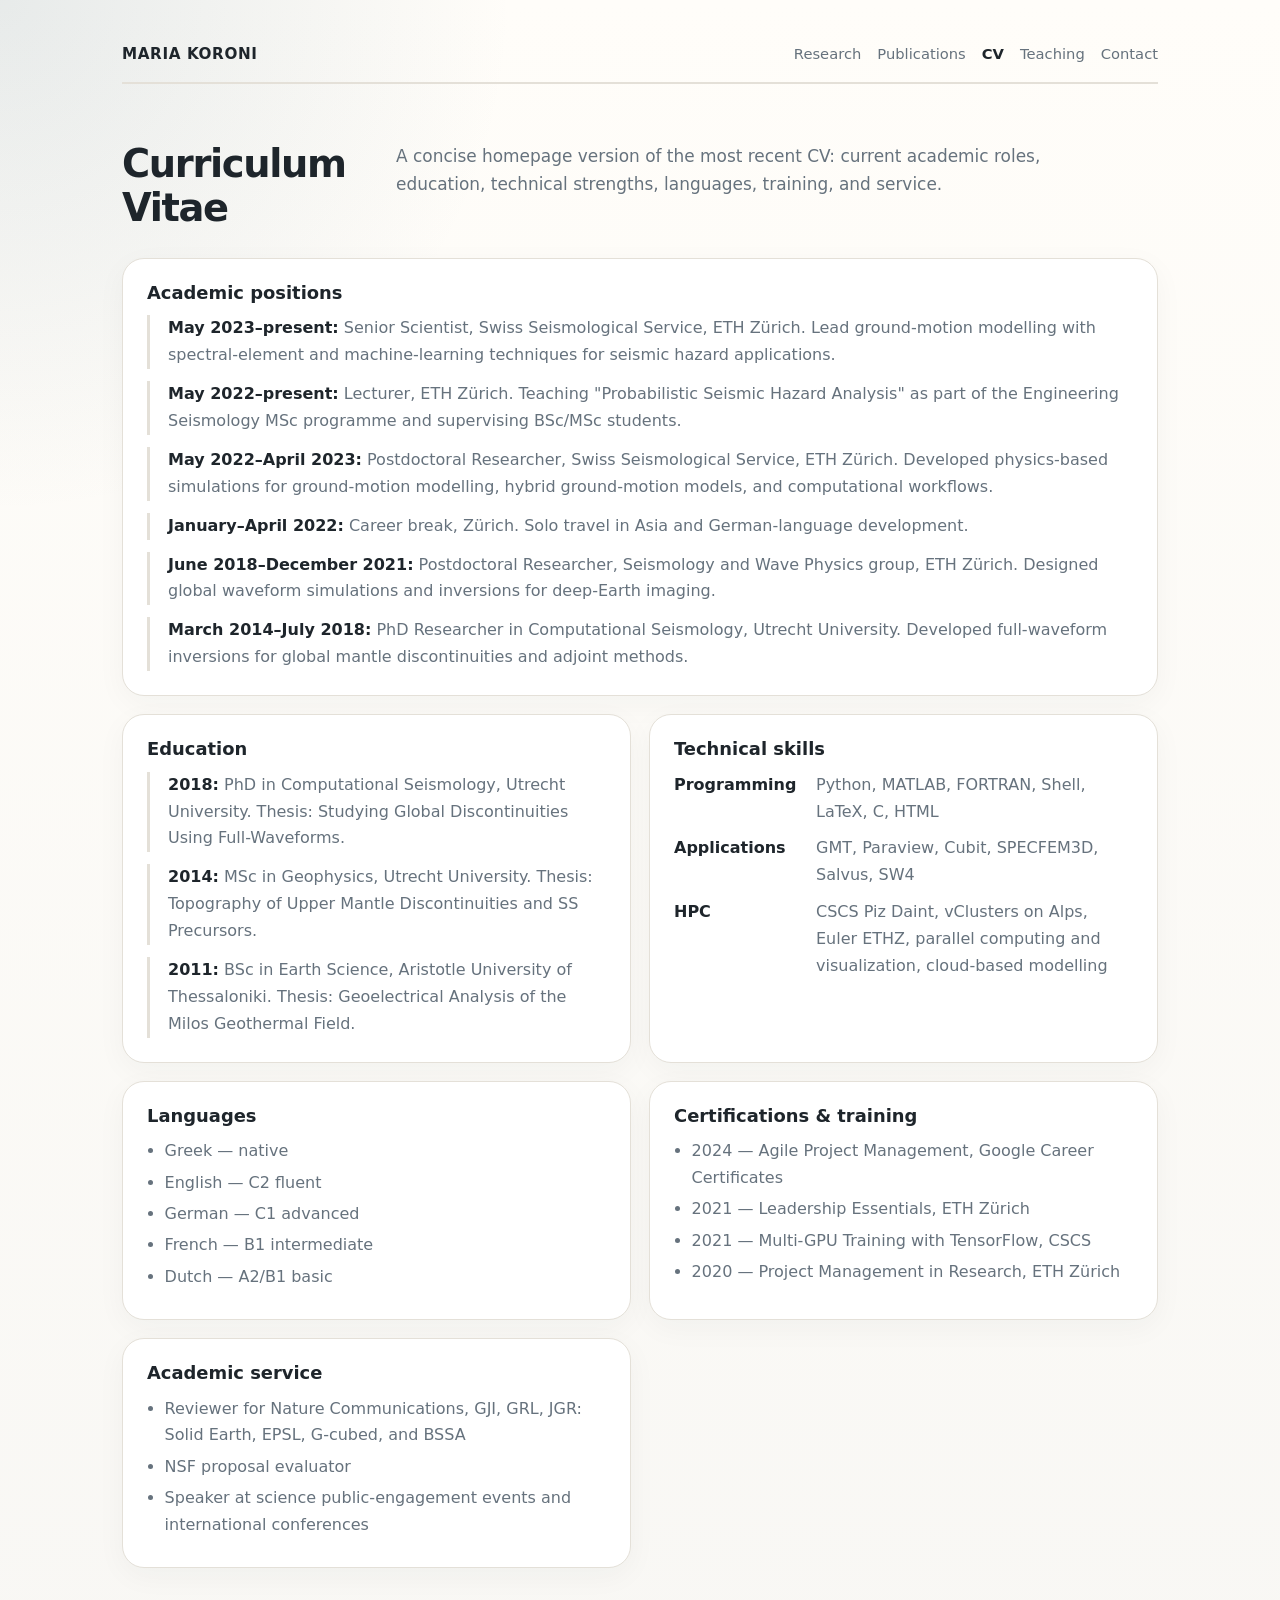
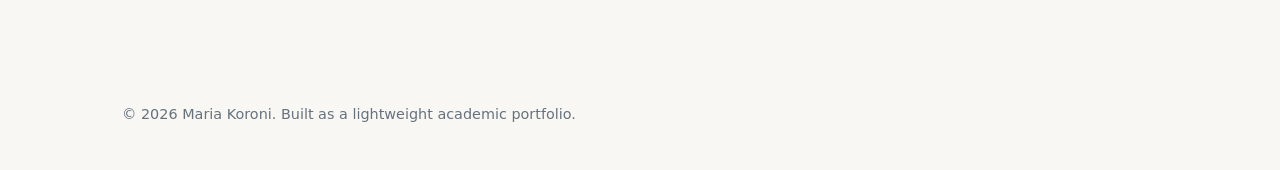
==== cv.html @ 13ee55f3 "Refactor into multi-page structure with shared CSS" ====
<!doctype html>
<html lang="en">
<head>
  <meta charset="utf-8" />
  <meta name="viewport" content="width=device-width, initial-scale=1" />
  <title>CV | Maria Koroni</title>
  <meta name="description" content="Curriculum vitae: academic positions, education, technical skills, and training." />
  <link rel="stylesheet" href="assets/css/style.css" />
</head>
<body>
  <header class="site-header">
    <nav class="nav" aria-label="Main navigation">
      <a class="brand" href="index.html">Maria Koroni</a>
      <div class="nav-links">
        <a href="research.html">Research</a>
        <a href="publications.html">Publications</a>
        <a href="cv.html" class="active">CV</a>
        <a href="teaching.html">Teaching</a>
        <a href="contact.html">Contact</a>
      </div>
    </nav>
  </header>

  <main>
    <section>
      <div class="section-head">
        <h2>Curriculum Vitae</h2>
        <p>A concise homepage version of the most recent CV: current academic roles, education, technical strengths, languages, training, and service.</p>
      </div>

      <div class="cv-grid">
        <article class="card wide">
          <h3>Academic positions</h3>
          <ul class="timeline">
            <li><strong>May 2023–present:</strong> Senior Scientist, Swiss Seismological Service, ETH Zürich. Lead ground-motion modelling with spectral-element and machine-learning techniques for seismic hazard applications.</li>
            <li><strong>May 2022–present:</strong> Lecturer, ETH Zürich. Teaching "Probabilistic Seismic Hazard Analysis" as part of the Engineering Seismology MSc programme and supervising BSc/MSc students.</li>
            <li><strong>May 2022–April 2023:</strong> Postdoctoral Researcher, Swiss Seismological Service, ETH Zürich. Developed physics-based simulations for ground-motion modelling, hybrid ground-motion models, and computational workflows.</li>
            <li><strong>January–April 2022:</strong> Career break, Zürich. Solo travel in Asia and German-language development.</li>
            <li><strong>June 2018–December 2021:</strong> Postdoctoral Researcher, Seismology and Wave Physics group, ETH Zürich. Designed global waveform simulations and inversions for deep-Earth imaging.</li>
            <li><strong>March 2014–July 2018:</strong> PhD Researcher in Computational Seismology, Utrecht University. Developed full-waveform inversions for global mantle discontinuities and adjoint methods.</li>
          </ul>
        </article>

        <article class="card">
          <h3>Education</h3>
          <ul class="timeline">
            <li><strong>2018:</strong> PhD in Computational Seismology, Utrecht University. Thesis: Studying Global Discontinuities Using Full-Waveforms.</li>
            <li><strong>2014:</strong> MSc in Geophysics, Utrecht University. Thesis: Topography of Upper Mantle Discontinuities and SS Precursors.</li>
            <li><strong>2011:</strong> BSc in Earth Science, Aristotle University of Thessaloniki. Thesis: Geoelectrical Analysis of the Milos Geothermal Field.</li>
          </ul>
        </article>

        <article class="card">
          <h3>Technical skills</h3>
          <div class="skill-lines">
            <div><strong>Programming</strong><span>Python, MATLAB, FORTRAN, Shell, LaTeX, C, HTML</span></div>
            <div><strong>Applications</strong><span>GMT, Paraview, Cubit, SPECFEM3D, Salvus, SW4</span></div>
            <div><strong>HPC</strong><span>CSCS Piz Daint, vClusters on Alps, Euler ETHZ, parallel computing and visualization, cloud-based modelling</span></div>
          </div>
        </article>

        <article class="card">
          <h3>Languages</h3>
          <ul class="compact-list">
            <li>Greek — native</li>
            <li>English — C2 fluent</li>
            <li>German — C1 advanced</li>
            <li>French — B1 intermediate</li>
            <li>Dutch — A2/B1 basic</li>
          </ul>
        </article>

        <article class="card">
          <h3>Certifications & training</h3>
          <ul class="compact-list">
            <li>2024 — Agile Project Management, Google Career Certificates</li>
            <li>2021 — Leadership Essentials, ETH Zürich</li>
            <li>2021 — Multi-GPU Training with TensorFlow, CSCS</li>
            <li>2020 — Project Management in Research, ETH Zürich</li>
          </ul>
        </article>

        <article class="card">
          <h3>Academic service</h3>
          <ul class="compact-list">
            <li>Reviewer for Nature Communications, GJI, GRL, JGR: Solid Earth, EPSL, G-cubed, and BSSA</li>
            <li>NSF proposal evaluator</li>
            <li>Speaker at science public-engagement events and international conferences</li>
          </ul>
        </article>
      </div>
    </section>
  </main>

  <footer>
    © <span id="year">2026</span> Maria Koroni. Built as a lightweight academic portfolio.
  </footer>

  <script>
    document.getElementById('year').textContent = new Date().getFullYear();
  </script>
</body>
</html>
---- assets/css/style.css ----
:root {
  --bg: #f8f7f4;
  --paper: #ffffff;
  --ink: #1e252b;
  --muted: #66727d;
  --line: #e4e0d8;
  --accent: #6d8b9b;
  --accent-dark: #365867;
  --soft: #eef3f4;
  --max: 1080px;
  --radius: 22px;
  --shadow: 0 18px 55px rgba(35, 45, 50, 0.08);
}

* { box-sizing: border-box; }
html { scroll-behavior: smooth; }
body {
  margin: 0;
  font-family: Inter, ui-sans-serif, system-ui, -apple-system, BlinkMacSystemFont, "Segoe UI", sans-serif;
  color: var(--ink);
  background:
    radial-gradient(circle at top left, rgba(109, 139, 155, 0.16), transparent 32rem),
    linear-gradient(180deg, #fffdf9 0%, var(--bg) 100%);
  line-height: 1.68;
}

a { color: var(--accent-dark); text-decoration-thickness: 0.08em; text-underline-offset: 0.18em; }
a:hover { color: #1f4251; }
img { max-width: 100%; display: block; }

.site-header {
  max-width: var(--max);
  margin: 0 auto;
  padding: 28px 22px 0;
}

.nav {
  display: flex;
  justify-content: space-between;
  align-items: center;
  gap: 18px;
  padding: 14px 0;
  border-bottom: 1px solid var(--line);
}

.brand {
  font-weight: 750;
  letter-spacing: 0.04em;
  text-transform: uppercase;
  font-size: 0.95rem;
  text-decoration: none;
  color: var(--ink);
}

.nav-links {
  display: flex;
  gap: 16px;
  flex-wrap: wrap;
  justify-content: flex-end;
  font-size: 0.92rem;
}

.nav-links a {
  color: var(--muted);
  text-decoration: none;
}

.nav-links a:hover { color: var(--ink); }
.nav-links a.active { color: var(--ink); font-weight: 600; }

.hero {
  display: grid;
  grid-template-columns: minmax(0, 1.25fr) minmax(280px, 0.75fr);
  gap: 40px;
  align-items: center;
  padding: 76px 0 64px;
}

.eyebrow {
  color: var(--accent-dark);
  font-weight: 700;
  letter-spacing: 0.12em;
  text-transform: uppercase;
  font-size: 0.78rem;
  margin: 0 0 12px;
}

h1, h2, h3 { line-height: 1.15; margin: 0; }
h1 {
  font-size: clamp(3rem, 8vw, 6.6rem);
  letter-spacing: -0.065em;
  max-width: 9ch;
}

.hero p.lede {
  font-size: clamp(1.1rem, 2.4vw, 1.45rem);
  color: var(--muted);
  max-width: 680px;
  margin: 24px 0 0;
}

.hero-card {
  background: rgba(255,255,255,0.78);
  border: 1px solid var(--line);
  box-shadow: var(--shadow);
  border-radius: var(--radius);
  padding: 22px;
}

.portrait {
  border-radius: calc(var(--radius) - 8px);
  aspect-ratio: 4 / 5;
  object-fit: cover;
  background: var(--soft);
  margin-bottom: 18px;
}

.quick-facts {
  display: grid;
  gap: 12px;
  color: var(--muted);
  font-size: 0.95rem;
  margin: 0;
}

.quick-facts strong { color: var(--ink); display: block; }

main {
  max-width: var(--max);
  margin: 0 auto;
  padding: 0 22px 56px;
}

section {
  padding: 58px 0;
  border-top: 1px solid var(--line);
}

.section-head {
  display: grid;
  grid-template-columns: 240px minmax(0, 1fr);
  gap: 34px;
  align-items: start;
  margin-bottom: 28px;
}

h2 {
  font-size: clamp(1.9rem, 3vw, 2.7rem);
  letter-spacing: -0.035em;
}

.section-head p {
  margin: 0;
  color: var(--muted);
  font-size: 1.06rem;
  max-width: 730px;
}

.grid {
  display: grid;
  grid-template-columns: repeat(3, 1fr);
  gap: 18px;
}

.card {
  background: var(--paper);
  border: 1px solid var(--line);
  border-radius: var(--radius);
  padding: 24px;
  box-shadow: 0 8px 30px rgba(35, 45, 50, 0.04);
}

.card h3 { font-size: 1.12rem; margin-bottom: 8px; }
.card p { margin: 0; color: var(--muted); }

.feature-image {
  margin-top: 28px;
  border-radius: var(--radius);
  overflow: hidden;
  border: 1px solid var(--line);
  background: var(--paper);
  box-shadow: var(--shadow);
}

.feature-image img { width: 100%; max-height: 560px; object-fit: cover; }

.publication-list {
  display: grid;
  gap: 16px;
  margin: 0;
  padding: 0;
  list-style: none;
}

.publication-list li {
  background: var(--paper);
  border: 1px solid var(--line);
  border-radius: 18px;
  padding: 18px 20px;
}

.publication-list strong { font-weight: 750; }
.publication-list em { color: #35464e; }
.meta { color: var(--muted); font-size: 0.94rem; }

.cv-grid {
  display: grid;
  grid-template-columns: 1fr 1fr;
  gap: 18px;
}

.timeline {
  margin: 12px 0 0;
  padding-left: 0;
  list-style: none;
  display: grid;
  gap: 12px;
}

.timeline li {
  padding-left: 18px;
  border-left: 3px solid var(--line);
  color: var(--muted);
}
.timeline strong { color: var(--ink); }

.card.wide { grid-column: 1 / -1; }
.compact-list {
  margin: 12px 0 0;
  padding-left: 1.1rem;
  color: var(--muted);
}
.compact-list li { margin: 0.28rem 0; }
.skill-lines {
  display: grid;
  gap: 10px;
  margin-top: 12px;
  color: var(--muted);
}
.skill-lines div {
  display: grid;
  grid-template-columns: 130px 1fr;
  gap: 12px;
}
.skill-lines strong { color: var(--ink); }

.contact-box {
  background: var(--ink);
  color: #fff;
  border-radius: var(--radius);
  padding: 34px;
  display: grid;
  grid-template-columns: 1fr auto;
  gap: 24px;
  align-items: center;
}

.contact-box p { margin: 10px 0 0; color: rgba(255,255,255,0.76); }
.button {
  display: inline-flex;
  align-items: center;
  justify-content: center;
  min-height: 48px;
  padding: 0 20px;
  border-radius: 999px;
  background: #fff;
  color: var(--ink);
  text-decoration: none;
  font-weight: 700;
  white-space: nowrap;
}

.socials {
  display: flex;
  gap: 14px;
  flex-wrap: wrap;
  margin-top: 18px;
}

footer {
  max-width: var(--max);
  margin: 0 auto;
  padding: 20px 22px 44px;
  color: var(--muted);
  font-size: 0.9rem;
}

@media (max-width: 820px) {
  .hero, .section-head, .cv-grid, .contact-box { grid-template-columns: 1fr; }
  .grid { grid-template-columns: 1fr; }
  .nav { align-items: flex-start; flex-direction: column; }
  h1 { max-width: none; }
}
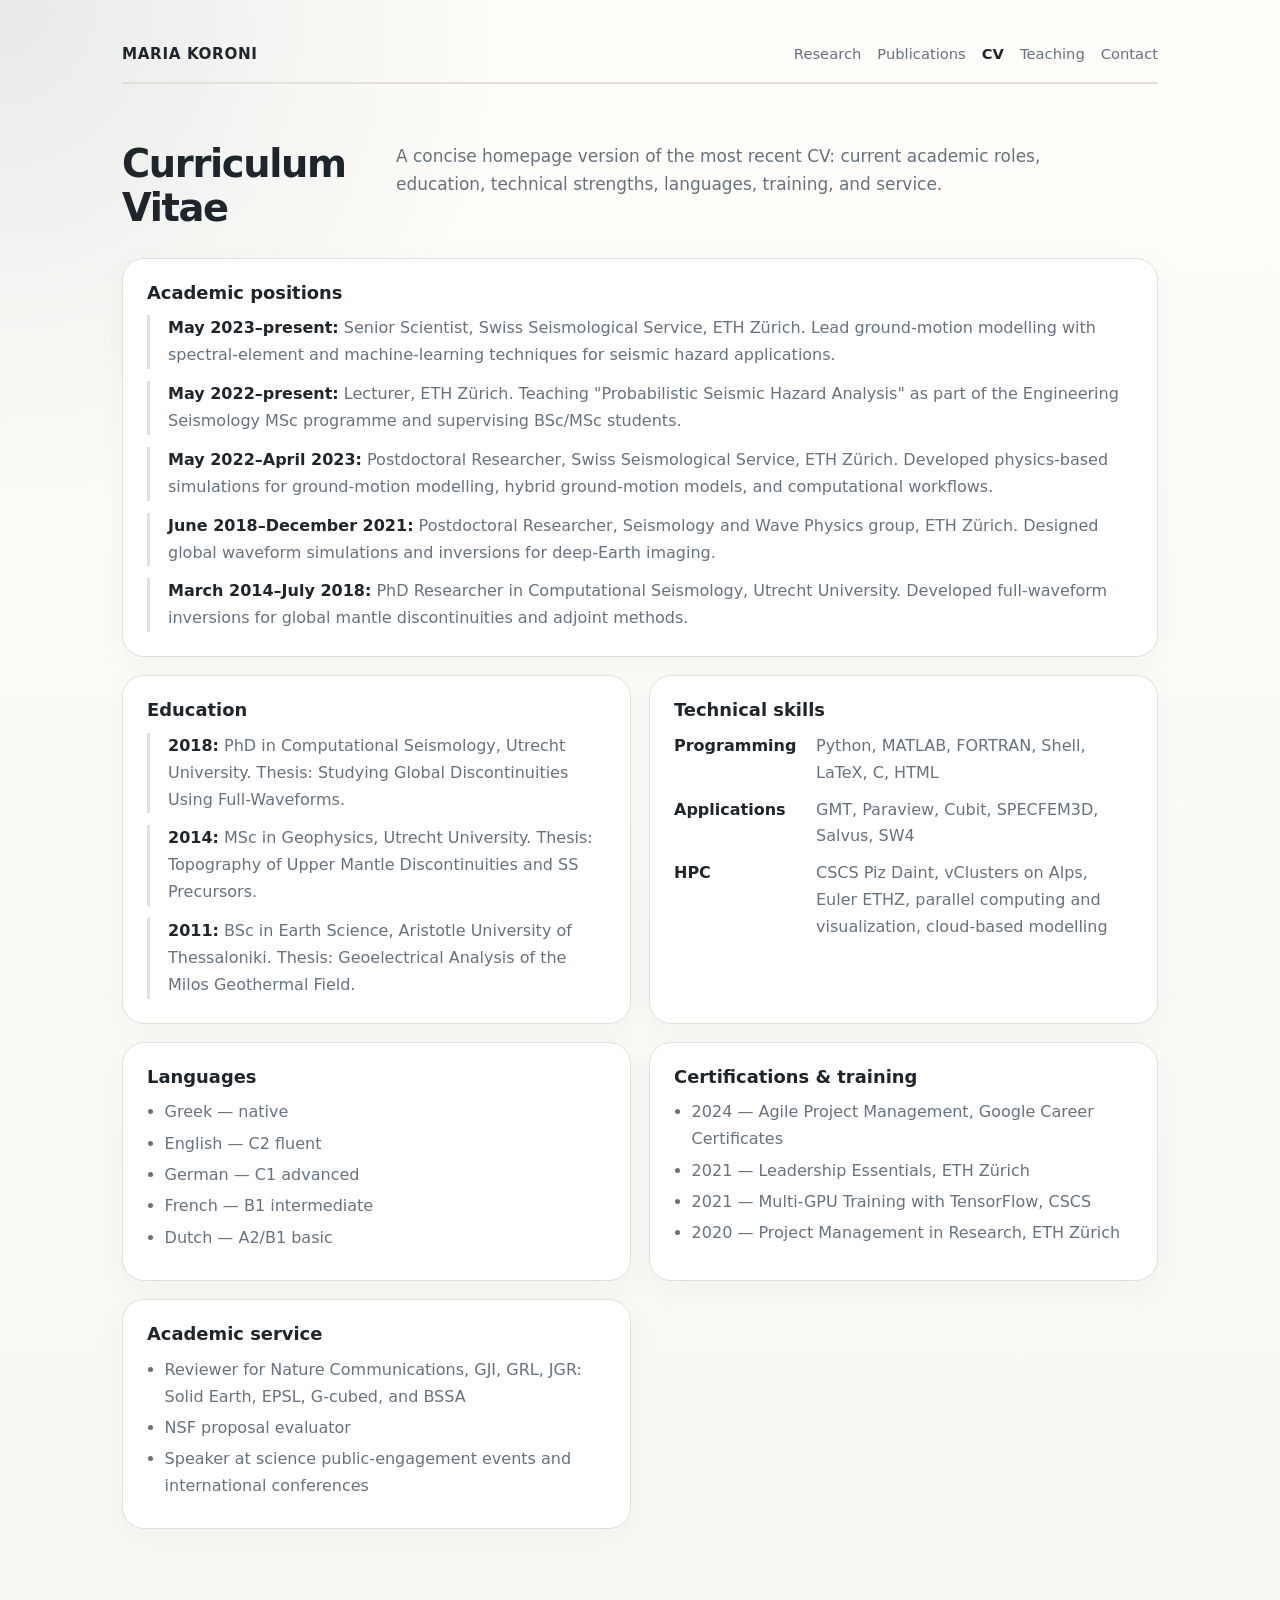
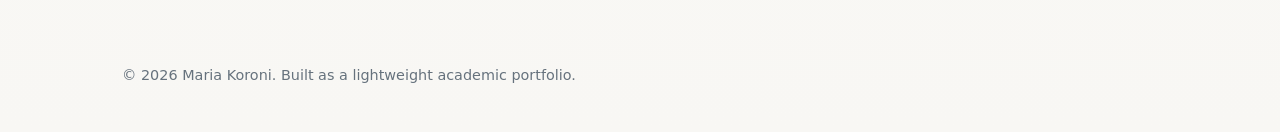
==== commit b5f81e76: "Update CV by removing career break section Removed a career break entry from the CV." ====
--- a/cv.html
+++ b/cv.html
@@ -35,12 +35,12 @@
             <li><strong>May 2023–present:</strong> Senior Scientist, Swiss Seismological Service, ETH Zürich. Lead ground-motion modelling with spectral-element and machine-learning techniques for seismic hazard applications.</li>
             <li><strong>May 2022–present:</strong> Lecturer, ETH Zürich. Teaching "Probabilistic Seismic Hazard Analysis" as part of the Engineering Seismology MSc programme and supervising BSc/MSc students.</li>
             <li><strong>May 2022–April 2023:</strong> Postdoctoral Researcher, Swiss Seismological Service, ETH Zürich. Developed physics-based simulations for ground-motion modelling, hybrid ground-motion models, and computational workflows.</li>
-            <li><strong>January–April 2022:</strong> Career break, Zürich. Solo travel in Asia and German-language development.</li>
+        
             <li><strong>June 2018–December 2021:</strong> Postdoctoral Researcher, Seismology and Wave Physics group, ETH Zürich. Designed global waveform simulations and inversions for deep-Earth imaging.</li>
             <li><strong>March 2014–July 2018:</strong> PhD Researcher in Computational Seismology, Utrecht University. Developed full-waveform inversions for global mantle discontinuities and adjoint methods.</li>
           </ul>
         </article>
-
+        
         <article class="card">
           <h3>Education</h3>
           <ul class="timeline">
--- a/assets/css/style.css
+++ b/assets/css/style.css
@@ -183,6 +183,69 @@
 }
 
 .feature-image img { width: 100%; max-height: 560px; object-fit: cover; }
+
+.research-accordion {
+  display: grid;
+  gap: 12px;
+  margin: 0;
+}
+
+.research-item {
+  background: var(--paper);
+  border: 1px solid var(--line);
+  border-radius: var(--radius);
+  box-shadow: 0 8px 30px rgba(35, 45, 50, 0.04);
+}
+
+.research-item[open] {
+  box-shadow: 0 12px 40px rgba(35, 45, 50, 0.08);
+}
+
+.research-title {
+  list-style: none;
+  padding: 20px 24px;
+  cursor: pointer;
+  display: flex;
+  align-items: center;
+  gap: 14px;
+  user-select: none;
+}
+
+.research-title:hover {
+  background: rgba(109, 139, 155, 0.05);
+}
+
+.research-icon {
+  display: flex;
+  align-items: center;
+  justify-content: center;
+  width: 20px;
+  height: 20px;
+  color: var(--accent-dark);
+  font-weight: bold;
+  font-size: 1.2rem;
+  flex-shrink: 0;
+}
+
+.research-title h3 {
+  font-size: 1.12rem;
+  margin: 0;
+  color: var(--ink);
+}
+
+.research-content {
+  padding: 0 24px 20px;
+  color: var(--muted);
+  border-top: 1px solid var(--line);
+}
+
+.research-content p {
+  margin: 0 0 12px;
+}
+
+.research-content p:last-child {
+  margin-bottom: 0;
+}
 
 .publication-list {
   display: grid;
@@ -291,3 +354,168 @@
   .nav { align-items: flex-start; flex-direction: column; }
   h1 { max-width: none; }
 }
+
+
+
+/* =========================================================
+   RESEARCH PAGE INTRODUCTION — SIMPLE, STABLE LAYOUT
+   ========================================================= */
+
+.research-page .section-head {
+  display: block;
+  max-width: 880px;
+  margin: 0 0 54px;
+}
+
+.research-page .eyebrow {
+  display: block;
+  margin: 0 0 20px;
+  font-size: 0.78rem;
+  font-weight: 700;
+  line-height: 1;
+  letter-spacing: 0.15em;
+  text-transform: uppercase;
+  color: #65747d;
+}
+
+.research-page .section-head h1 {
+  display: block;
+  width: 100%;
+  max-width: 820px;
+  margin: 0 0 30px;
+  font-size: clamp(3rem, 6vw, 5.2rem);
+  line-height: 1.02;
+  letter-spacing: -0.055em;
+}
+
+.research-page .research-intro {
+  display: block;
+  width: 100%;
+  max-width: 760px;
+  margin: 0 0 16px;
+  font-size: 1.05rem;
+  line-height: 1.75;
+  color: #53636d;
+}
+
+/* Cancel any old grid positioning inherited from earlier CSS */
+.research-page .section-head > * {
+  grid-column: auto !important;
+  grid-row: auto !important;
+}
+
+
+/* =========================================================
+   PUBLICATIONS PAGE — MORE COMPACT SCALE
+   ========================================================= */
+
+.publications-page {
+  width: min(920px, calc(100% - 40px));
+  padding: 52px 0 84px;
+}
+
+.publications-page .section-head {
+  max-width: 760px;
+  margin-bottom: 46px;
+}
+
+.publications-page .section-head h1 {
+  max-width: 680px;
+  margin: 0 0 22px;
+  font-size: clamp(2.5rem, 4.8vw, 4.2rem);
+  line-height: 1.02;
+  letter-spacing: -0.045em;
+}
+
+.publications-page .page-intro {
+  max-width: 620px;
+  font-size: 0.98rem;
+  line-height: 1.65;
+}
+
+.publication-profile-links {
+  gap: 10px 18px;
+  margin-top: 18px;
+  font-size: 0.92rem;
+}
+
+.publication-years {
+  gap: 48px;
+}
+
+.publication-year {
+  grid-template-columns: 80px minmax(0, 1fr);
+  gap: 24px;
+}
+
+.publication-year > h2 {
+  top: 88px;
+  font-size: 1.15rem;
+  line-height: 1;
+}
+
+.publication-list {
+  gap: 18px;
+}
+
+.publication-entry {
+  padding-bottom: 20px;
+}
+
+.publication-type {
+  margin-bottom: 7px;
+  font-size: 0.66rem;
+}
+
+.publication-authors {
+  margin-bottom: 6px;
+  font-size: 0.88rem;
+  line-height: 1.5;
+}
+
+.publication-entry h3 {
+  max-width: 720px;
+  margin-bottom: 6px;
+  font-size: 1.05rem;
+  line-height: 1.32;
+  letter-spacing: -0.01em;
+}
+
+.publication-journal {
+  font-size: 0.9rem;
+  line-height: 1.55;
+}
+
+.publication-links {
+  margin-top: 8px;
+}
+
+.publication-links a {
+  font-size: 0.82rem;
+}
+
+@media (max-width: 700px) {
+  .publications-page {
+    width: min(100% - 28px, 920px);
+    padding-top: 40px;
+  }
+
+  .publications-page .section-head h1 {
+    font-size: clamp(2.3rem, 11vw, 3.4rem);
+  }
+
+  .publication-year {
+    grid-template-columns: 1fr;
+    gap: 14px;
+  }
+
+  .publication-year > h2 {
+    font-size: 1.1rem;
+    padding-bottom: 10px;
+  }
+
+  .publication-entry h3 {
+    font-size: 1rem;
+  }
+}
+
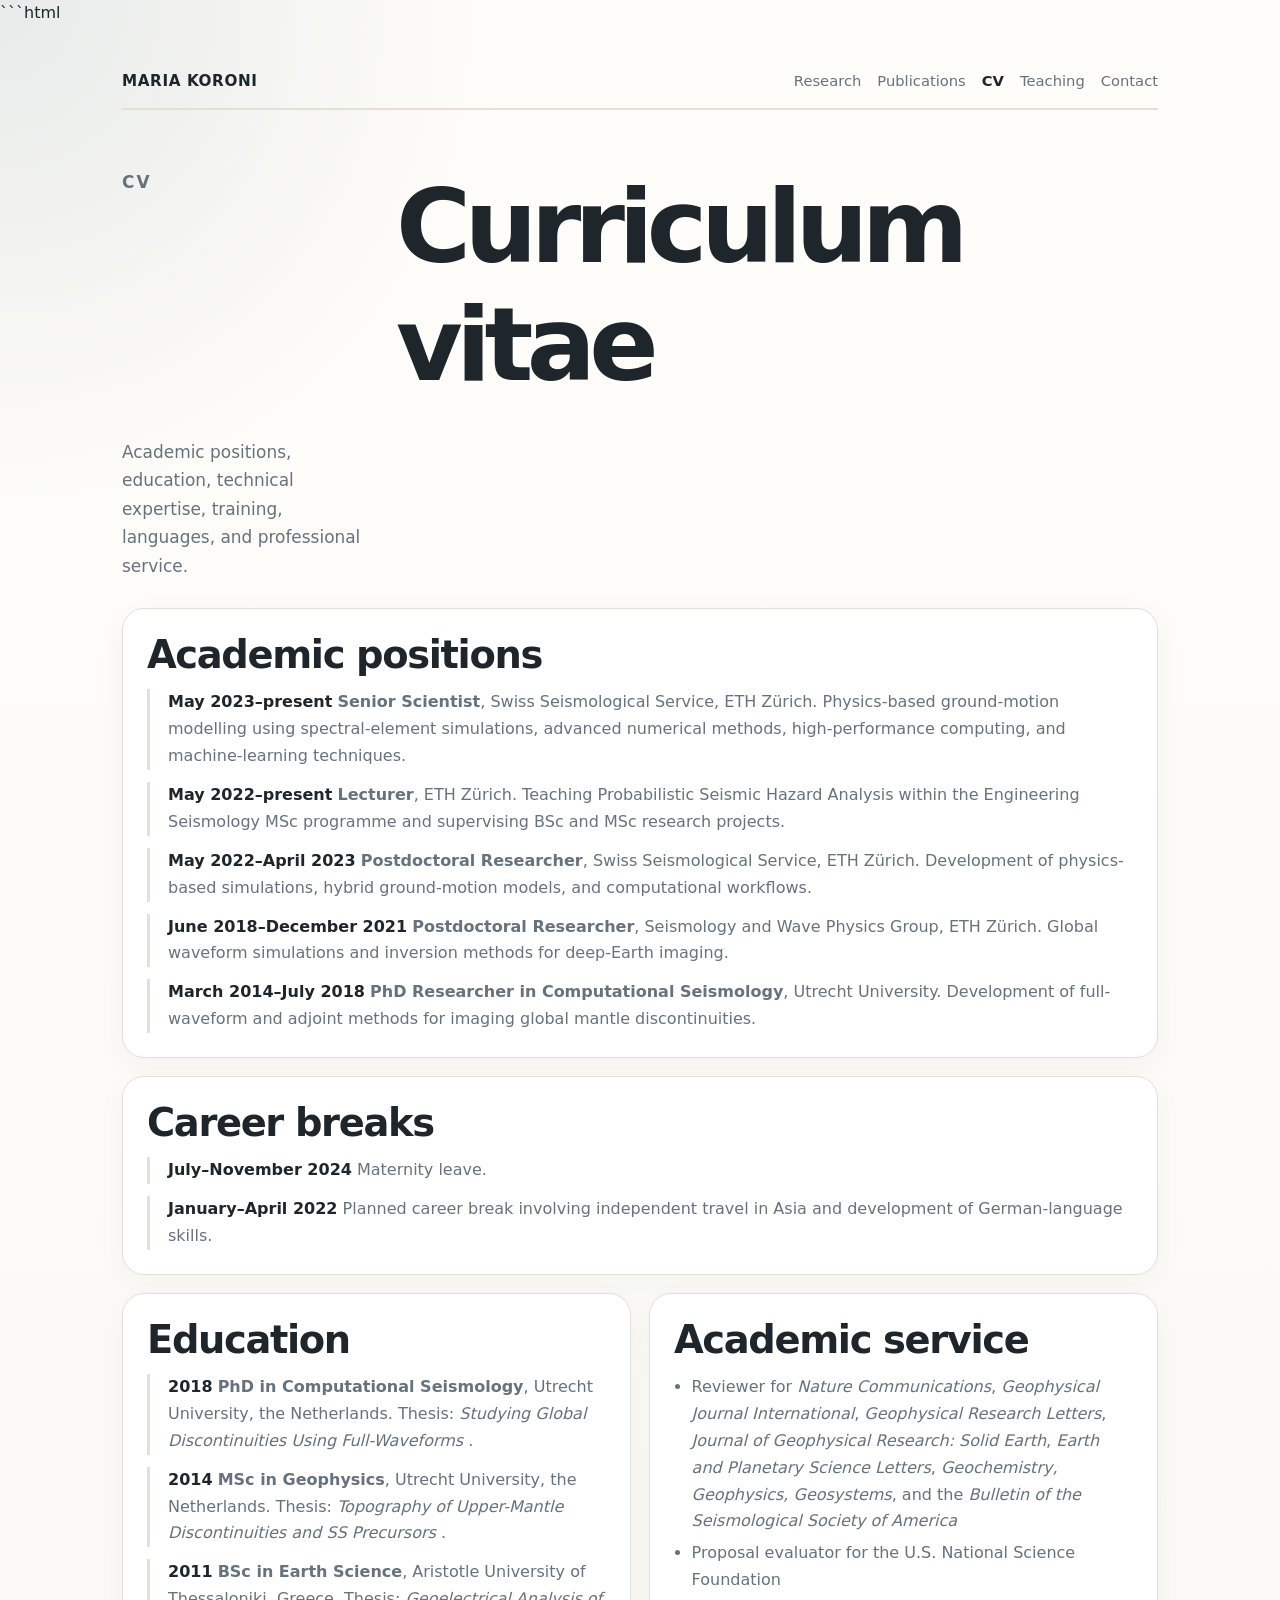
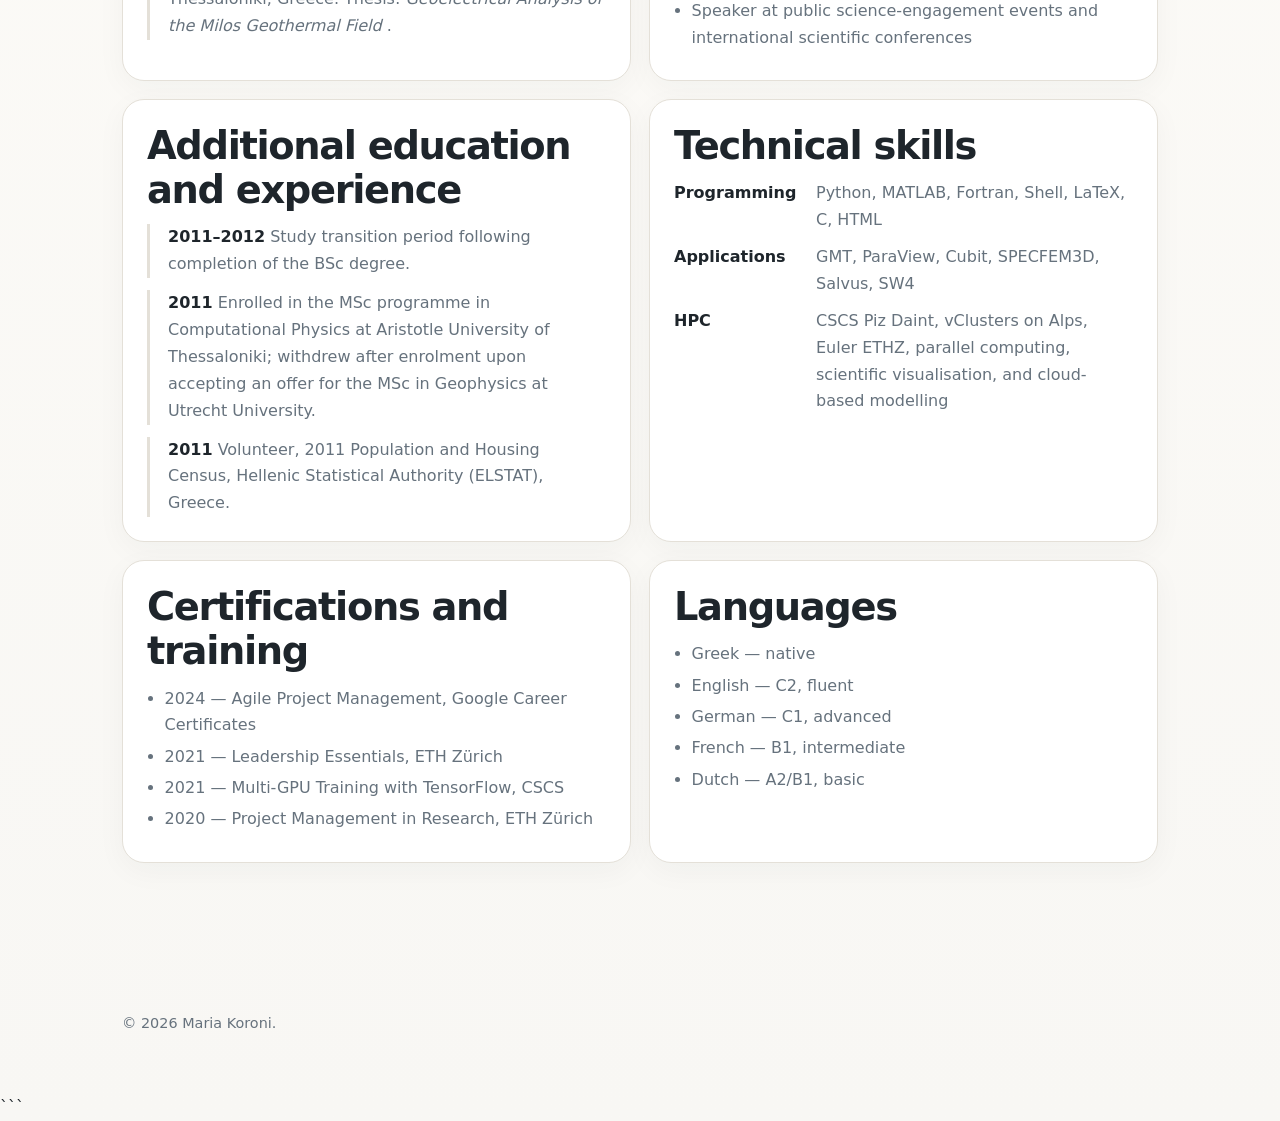
==== commit 97a89744: "Refactor CV HTML with updated content and structure Updated CV HTML structure and content, including" ====
--- a/cv.html
+++ b/cv.html
@@ -1,103 +1,427 @@
+```html
 <!doctype html>
 <html lang="en">
+
 <head>
   <meta charset="utf-8" />
   <meta name="viewport" content="width=device-width, initial-scale=1" />
+
   <title>CV | Maria Koroni</title>
-  <meta name="description" content="Curriculum vitae: academic positions, education, technical skills, and training." />
+
+  <meta
+    name="description"
+    content="Curriculum vitae"
+  />
+
   <link rel="stylesheet" href="assets/css/style.css" />
 </head>
+
 <body>
+
   <header class="site-header">
+
     <nav class="nav" aria-label="Main navigation">
-      <a class="brand" href="index.html">Maria Koroni</a>
+
+      <a class="brand" href="index.html">
+        Maria Koroni
+      </a>
+
       <div class="nav-links">
         <a href="research.html">Research</a>
         <a href="publications.html">Publications</a>
-        <a href="cv.html" class="active">CV</a>
+
+        <a href="cv.html" class="active" aria-current="page">
+          CV
+        </a>
+
         <a href="teaching.html">Teaching</a>
         <a href="contact.html">Contact</a>
       </div>
+
     </nav>
+
   </header>
 
+
   <main>
-    <section>
+
+    <section class="cv-page">
+
       <div class="section-head">
-        <h2>Curriculum Vitae</h2>
-        <p>A concise homepage version of the most recent CV: current academic roles, education, technical strengths, languages, training, and service.</p>
+
+        <p class="eyebrow">
+          CV
+        </p>
+
+        <h1>
+          Curriculum vitae
+        </h1>
+
+        <p>
+          Academic positions, education, technical expertise, training,
+          languages, and professional service.
+        </p>
+
       </div>
 
+
       <div class="cv-grid">
+
+
+        <!-- Academic positions -->
+
         <article class="card wide">
-          <h3>Academic positions</h3>
+
+          <h2>
+            Academic positions
+          </h2>
+
           <ul class="timeline">
-            <li><strong>May 2023–present:</strong> Senior Scientist, Swiss Seismological Service, ETH Zürich. Lead ground-motion modelling with spectral-element and machine-learning techniques for seismic hazard applications.</li>
-            <li><strong>May 2022–present:</strong> Lecturer, ETH Zürich. Teaching "Probabilistic Seismic Hazard Analysis" as part of the Engineering Seismology MSc programme and supervising BSc/MSc students.</li>
-            <li><strong>May 2022–April 2023:</strong> Postdoctoral Researcher, Swiss Seismological Service, ETH Zürich. Developed physics-based simulations for ground-motion modelling, hybrid ground-motion models, and computational workflows.</li>
-        
-            <li><strong>June 2018–December 2021:</strong> Postdoctoral Researcher, Seismology and Wave Physics group, ETH Zürich. Designed global waveform simulations and inversions for deep-Earth imaging.</li>
-            <li><strong>March 2014–July 2018:</strong> PhD Researcher in Computational Seismology, Utrecht University. Developed full-waveform inversions for global mantle discontinuities and adjoint methods.</li>
-          </ul>
-        </article>
-        
-        <article class="card">
-          <h3>Education</h3>
+
+            <li>
+              <strong>May 2023–present</strong>
+
+              <span>
+                <b>Senior Scientist</b>,
+                Swiss Seismological Service, ETH Zürich.
+                Physics-based ground-motion modelling using spectral-element
+                simulations, advanced numerical methods, high-performance
+                computing, and machine-learning techniques.
+              </span>
+            </li>
+
+            <li>
+              <strong>May 2022–present</strong>
+
+              <span>
+                <b>Lecturer</b>,
+                ETH Zürich.
+                Teaching Probabilistic Seismic Hazard Analysis within the
+                Engineering Seismology MSc programme and supervising BSc and
+                MSc research projects.
+              </span>
+            </li>
+
+            <li>
+              <strong>May 2022–April 2023</strong>
+
+              <span>
+                <b>Postdoctoral Researcher</b>,
+                Swiss Seismological Service, ETH Zürich.
+                Development of physics-based simulations, hybrid ground-motion
+                models, and computational workflows.
+              </span>
+            </li>
+
+            <li>
+              <strong>June 2018–December 2021</strong>
+
+              <span>
+                <b>Postdoctoral Researcher</b>,
+                Seismology and Wave Physics Group, ETH Zürich.
+                Global waveform simulations and inversion methods for
+                deep-Earth imaging.
+              </span>
+            </li>
+
+            <li>
+              <strong>March 2014–July 2018</strong>
+
+              <span>
+                <b>PhD Researcher in Computational Seismology</b>,
+                Utrecht University.
+                Development of full-waveform and adjoint methods for imaging
+                global mantle discontinuities.
+              </span>
+            </li>
+
+          </ul>
+
+        </article>
+
+
+        <!-- Career breaks -->
+
+        <article class="card wide">
+
+          <h2>
+            Career breaks
+          </h2>
+
           <ul class="timeline">
-            <li><strong>2018:</strong> PhD in Computational Seismology, Utrecht University. Thesis: Studying Global Discontinuities Using Full-Waveforms.</li>
-            <li><strong>2014:</strong> MSc in Geophysics, Utrecht University. Thesis: Topography of Upper Mantle Discontinuities and SS Precursors.</li>
-            <li><strong>2011:</strong> BSc in Earth Science, Aristotle University of Thessaloniki. Thesis: Geoelectrical Analysis of the Milos Geothermal Field.</li>
-          </ul>
-        </article>
-
-        <article class="card">
-          <h3>Technical skills</h3>
+
+            <li>
+              <strong>July–November 2024</strong>
+
+              <span>
+                Maternity leave.
+              </span>
+            </li>
+
+            <li>
+              <strong>January–April 2022</strong>
+
+              <span>
+                Planned career break involving independent travel in Asia and
+                development of German-language skills.
+              </span>
+            </li>
+
+          </ul>
+
+        </article>
+
+
+        <!-- Education -->
+
+        <article class="card">
+
+          <h2>
+            Education
+          </h2>
+
+          <ul class="timeline">
+
+            <li>
+              <strong>2018</strong>
+
+              <span>
+                <b>PhD in Computational Seismology</b>,
+                Utrecht University, the Netherlands.
+                Thesis:
+                <em>
+                  Studying Global Discontinuities Using Full-Waveforms
+                </em>.
+              </span>
+            </li>
+
+            <li>
+              <strong>2014</strong>
+
+              <span>
+                <b>MSc in Geophysics</b>,
+                Utrecht University, the Netherlands.
+                Thesis:
+                <em>
+                  Topography of Upper-Mantle Discontinuities and SS Precursors
+                </em>.
+              </span>
+            </li>
+
+            <li>
+              <strong>2011</strong>
+
+              <span>
+                <b>BSc in Earth Science</b>,
+                Aristotle University of Thessaloniki, Greece.
+                Thesis:
+                <em>
+                  Geoelectrical Analysis of the Milos Geothermal Field
+                </em>.
+              </span>
+            </li>
+
+          </ul>
+
+        </article>
+
+
+        <!-- Academic service -->
+
+        <article class="card">
+
+          <h2>
+            Academic service
+          </h2>
+
+          <ul class="compact-list">
+
+            <li>
+              Reviewer for
+              <em>Nature Communications</em>,
+              <em>Geophysical Journal International</em>,
+              <em>Geophysical Research Letters</em>,
+              <em>Journal of Geophysical Research: Solid Earth</em>,
+              <em>Earth and Planetary Science Letters</em>,
+              <em>Geochemistry, Geophysics, Geosystems</em>,
+              and the
+              <em>Bulletin of the Seismological Society of America</em>
+            </li>
+
+            <li>
+              Proposal evaluator for the U.S. National Science Foundation
+            </li>
+
+            <li>
+              Speaker at public science-engagement events and international
+              scientific conferences
+            </li>
+
+          </ul>
+
+        </article>
+
+
+        <!-- Additional education and experience -->
+
+        <article class="card">
+
+          <h2>
+            Additional education and experience
+          </h2>
+
+          <ul class="timeline">
+
+            <li>
+              <strong>2011–2012</strong>
+
+              <span>
+                Study transition period following completion of the BSc degree.
+              </span>
+            </li>
+
+            <li>
+              <strong>2011</strong>
+
+              <span>
+                Enrolled in the MSc programme in Computational Physics at
+                Aristotle University of Thessaloniki; withdrew after enrolment
+                upon accepting an offer for the MSc in Geophysics at Utrecht
+                University.
+              </span>
+            </li>
+
+            <li>
+              <strong>2011</strong>
+
+              <span>
+                Volunteer, 2011 Population and Housing Census,
+                Hellenic Statistical Authority (ELSTAT), Greece.
+              </span>
+            </li>
+
+          </ul>
+
+        </article>
+
+
+        <!-- Technical skills -->
+
+        <article class="card">
+
+          <h2>
+            Technical skills
+          </h2>
+
           <div class="skill-lines">
-            <div><strong>Programming</strong><span>Python, MATLAB, FORTRAN, Shell, LaTeX, C, HTML</span></div>
-            <div><strong>Applications</strong><span>GMT, Paraview, Cubit, SPECFEM3D, Salvus, SW4</span></div>
-            <div><strong>HPC</strong><span>CSCS Piz Daint, vClusters on Alps, Euler ETHZ, parallel computing and visualization, cloud-based modelling</span></div>
+
+            <div>
+              <strong>Programming</strong>
+
+              <span>
+                Python, MATLAB, Fortran, Shell, LaTeX, C, HTML
+              </span>
+            </div>
+
+            <div>
+              <strong>Applications</strong>
+
+              <span>
+                GMT, ParaView, Cubit, SPECFEM3D, Salvus, SW4
+              </span>
+            </div>
+
+            <div>
+              <strong>HPC</strong>
+
+              <span>
+                CSCS Piz Daint, vClusters on Alps, Euler ETHZ,
+                parallel computing, scientific visualisation, and
+                cloud-based modelling
+              </span>
+            </div>
+
           </div>
-        </article>
-
-        <article class="card">
-          <h3>Languages</h3>
+
+        </article>
+
+
+        <!-- Certifications -->
+
+        <article class="card">
+
+          <h2>
+            Certifications and training
+          </h2>
+
+          <ul class="compact-list">
+            <li>
+              2024 — Agile Project Management,
+              Google Career Certificates
+            </li>
+
+            <li>
+              2021 — Leadership Essentials,
+              ETH Zürich
+            </li>
+
+            <li>
+              2021 — Multi-GPU Training with TensorFlow,
+              CSCS
+            </li>
+
+            <li>
+              2020 — Project Management in Research,
+              ETH Zürich
+            </li>
+          </ul>
+
+        </article>
+
+
+        <!-- Languages -->
+
+        <article class="card">
+
+          <h2>
+            Languages
+          </h2>
+
           <ul class="compact-list">
             <li>Greek — native</li>
-            <li>English — C2 fluent</li>
-            <li>German — C1 advanced</li>
-            <li>French — B1 intermediate</li>
-            <li>Dutch — A2/B1 basic</li>
-          </ul>
-        </article>
-
-        <article class="card">
-          <h3>Certifications & training</h3>
-          <ul class="compact-list">
-            <li>2024 — Agile Project Management, Google Career Certificates</li>
-            <li>2021 — Leadership Essentials, ETH Zürich</li>
-            <li>2021 — Multi-GPU Training with TensorFlow, CSCS</li>
-            <li>2020 — Project Management in Research, ETH Zürich</li>
-          </ul>
-        </article>
-
-        <article class="card">
-          <h3>Academic service</h3>
-          <ul class="compact-list">
-            <li>Reviewer for Nature Communications, GJI, GRL, JGR: Solid Earth, EPSL, G-cubed, and BSSA</li>
-            <li>NSF proposal evaluator</li>
-            <li>Speaker at science public-engagement events and international conferences</li>
-          </ul>
-        </article>
+            <li>English — C2, fluent</li>
+            <li>German — C1, advanced</li>
+            <li>French — B1, intermediate</li>
+            <li>Dutch — A2/B1, basic</li>
+          </ul>
+
+        </article>
+
       </div>
+
     </section>
+
   </main>
 
-  <footer>
-    © <span id="year">2026</span> Maria Koroni. Built as a lightweight academic portfolio.
+
+  <footer class="site-footer">
+
+    <p>
+      © <span id="year">2026</span> Maria Koroni.
+    </p>
+
   </footer>
 
+
   <script>
-    document.getElementById('year').textContent = new Date().getFullYear();
+    const yearElement = document.getElementById("year");
+
+    if (yearElement) {
+      yearElement.textContent = new Date().getFullYear();
+    }
   </script>
+
 </body>
+
 </html>
+```
--- a/assets/css/style.css
+++ b/assets/css/style.css
@@ -518,4 +518,16 @@
     font-size: 1rem;
   }
 }
-
+@media (max-width: 700px) {
+  .nav {
+    align-items: flex-start;
+    gap: 14px;
+  }
+
+  .nav-links {
+    display: flex;
+    flex-wrap: wrap;
+    gap: 10px 16px;
+  }
+}
+
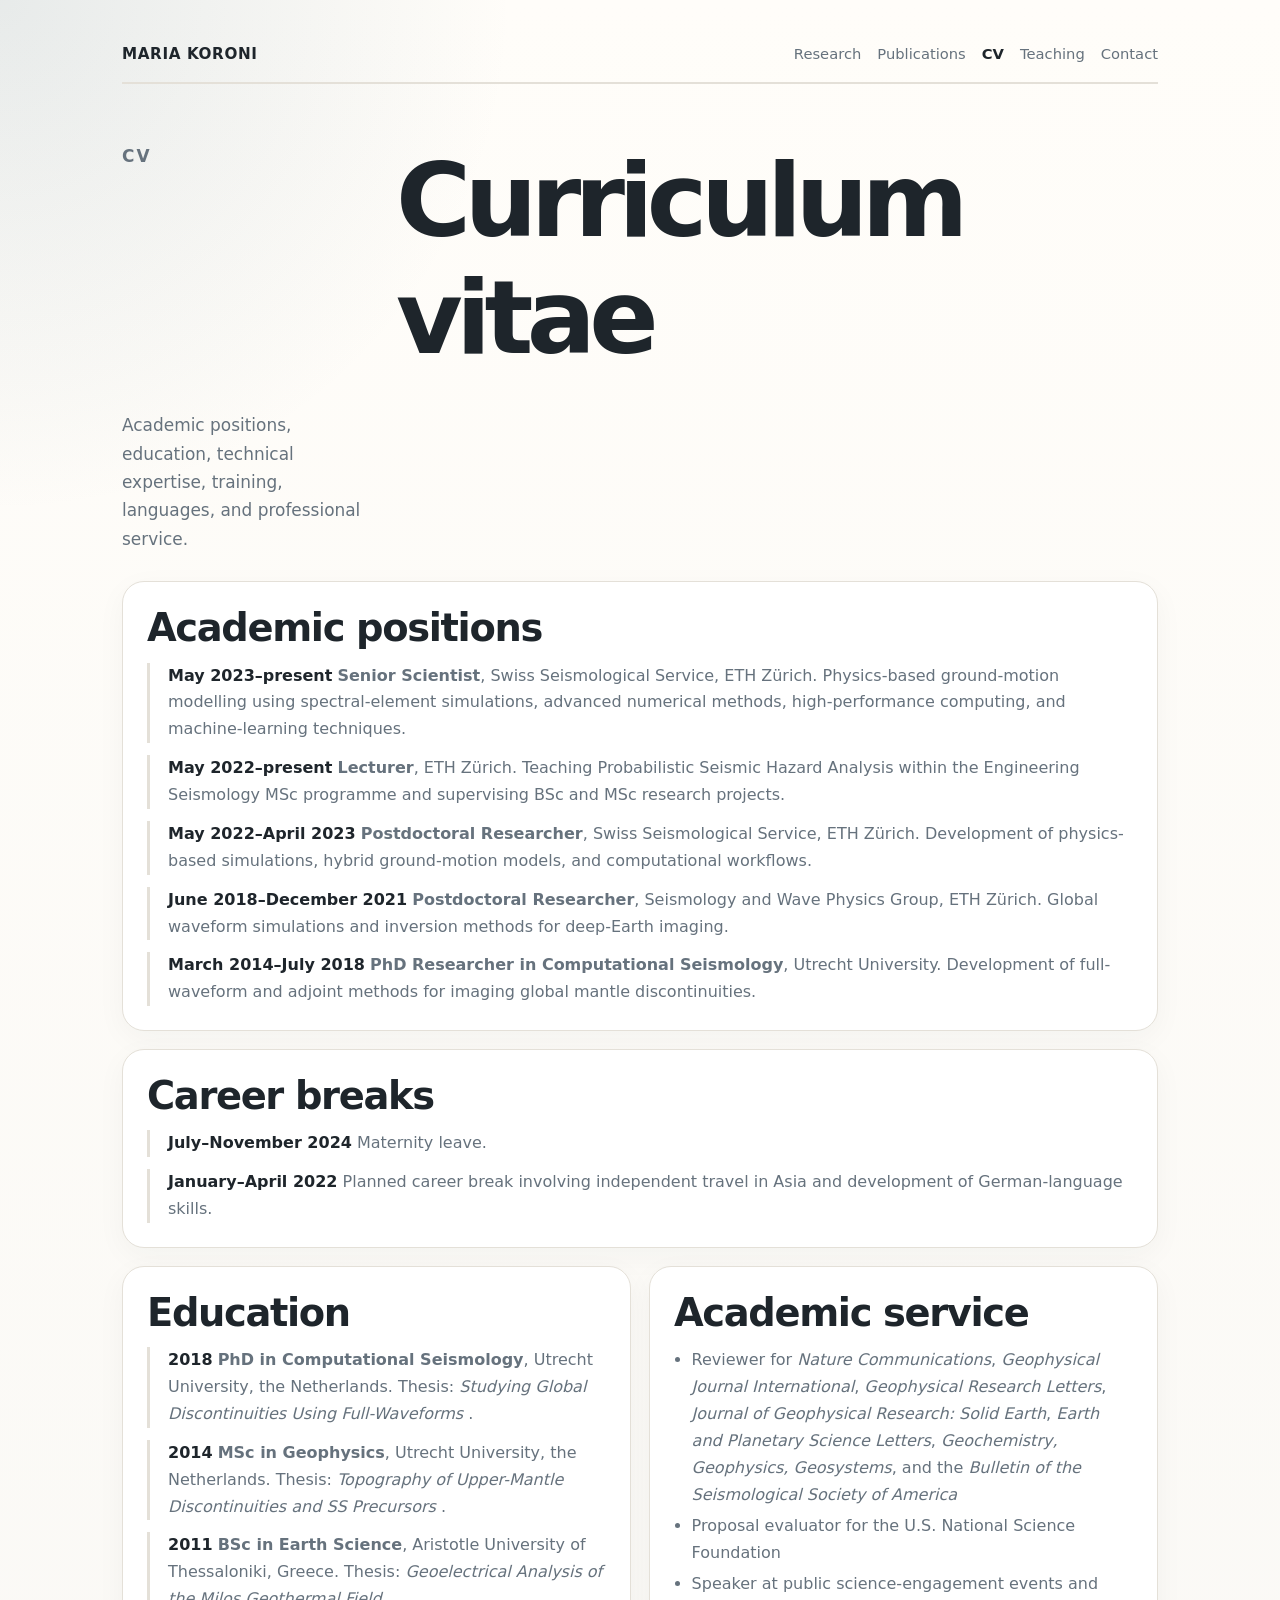
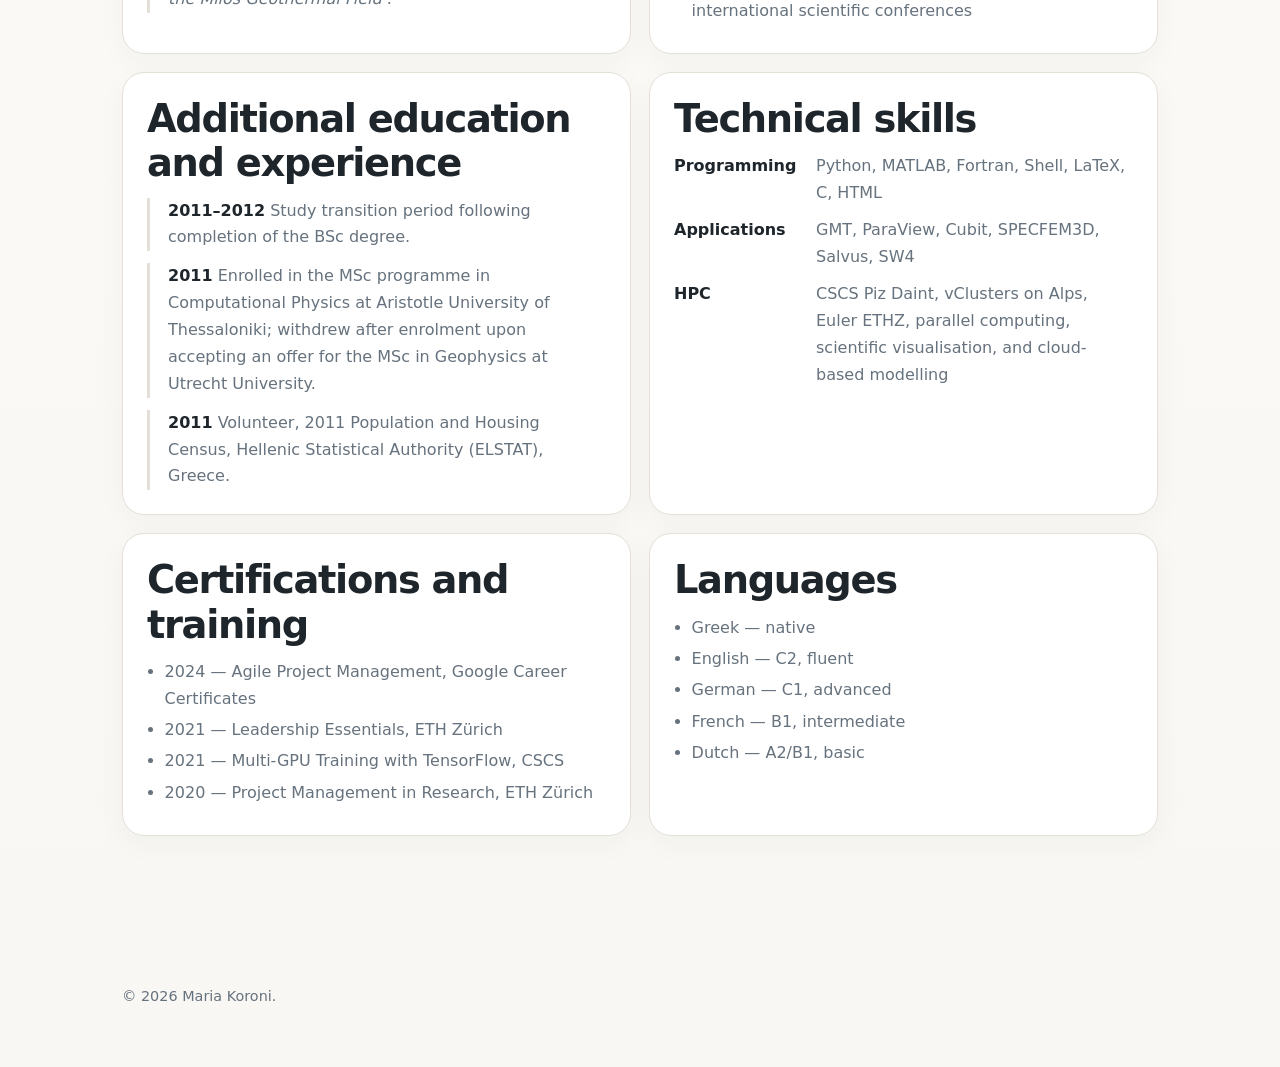
==== commit b26338d5: "Remove unnecessary code block formatting in cv.html" ====
--- a/cv.html
+++ b/cv.html
@@ -1,4 +1,3 @@
-```html
 <!doctype html>
 <html lang="en">
 
@@ -424,4 +423,3 @@
 </body>
 
 </html>
-```
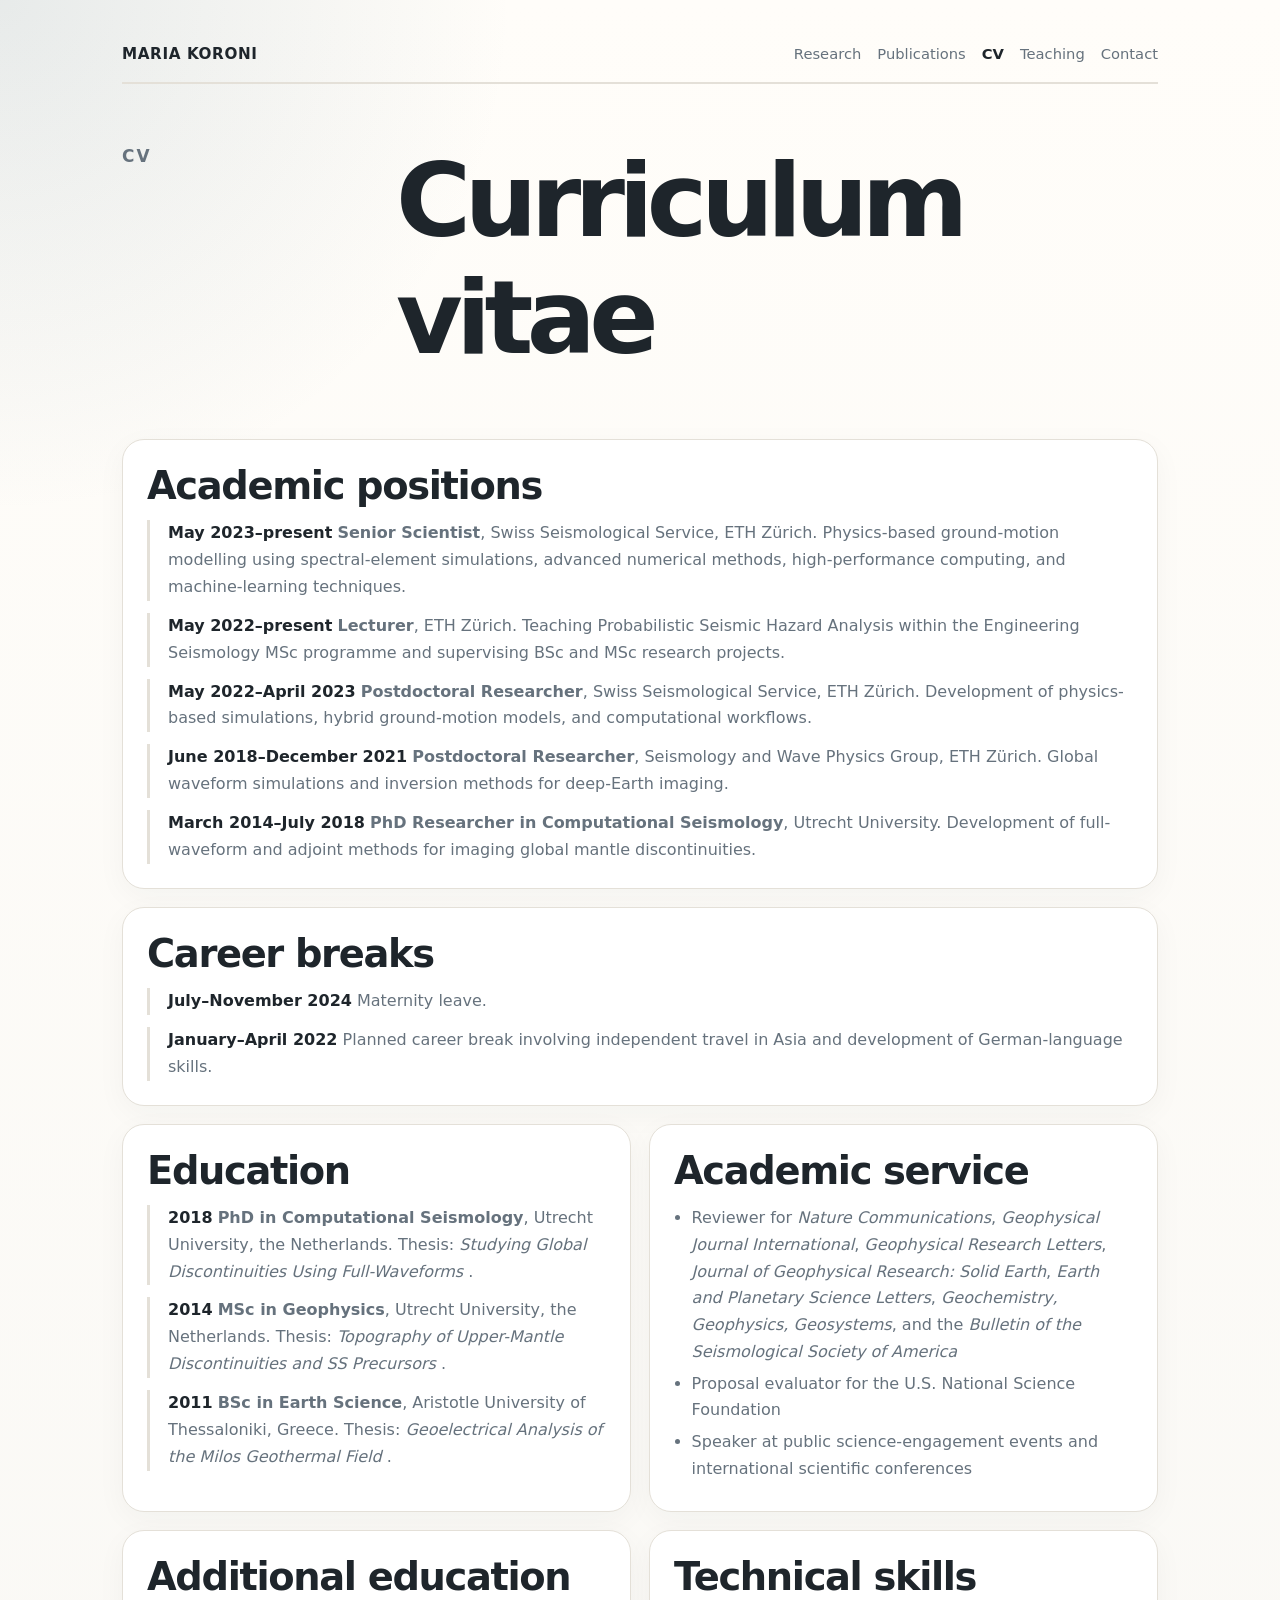
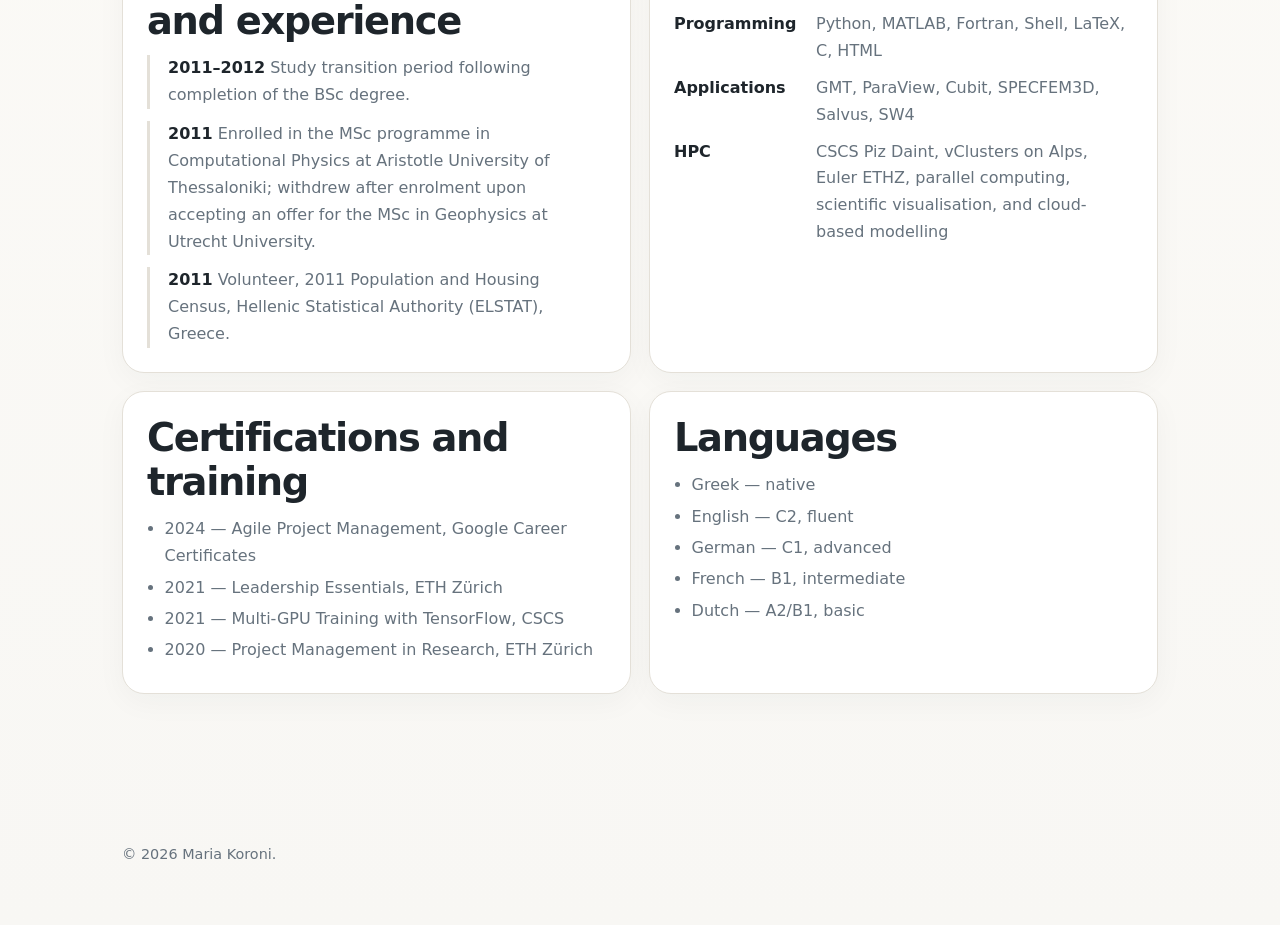
==== commit 7ae5f092: "Remove redundant text from cv.html Removed redundant text from the introduction paragraph." ====
--- a/cv.html
+++ b/cv.html
@@ -57,8 +57,7 @@
         </h1>
 
         <p>
-          Academic positions, education, technical expertise, training,
-          languages, and professional service.
+         
         </p>
 
       </div>
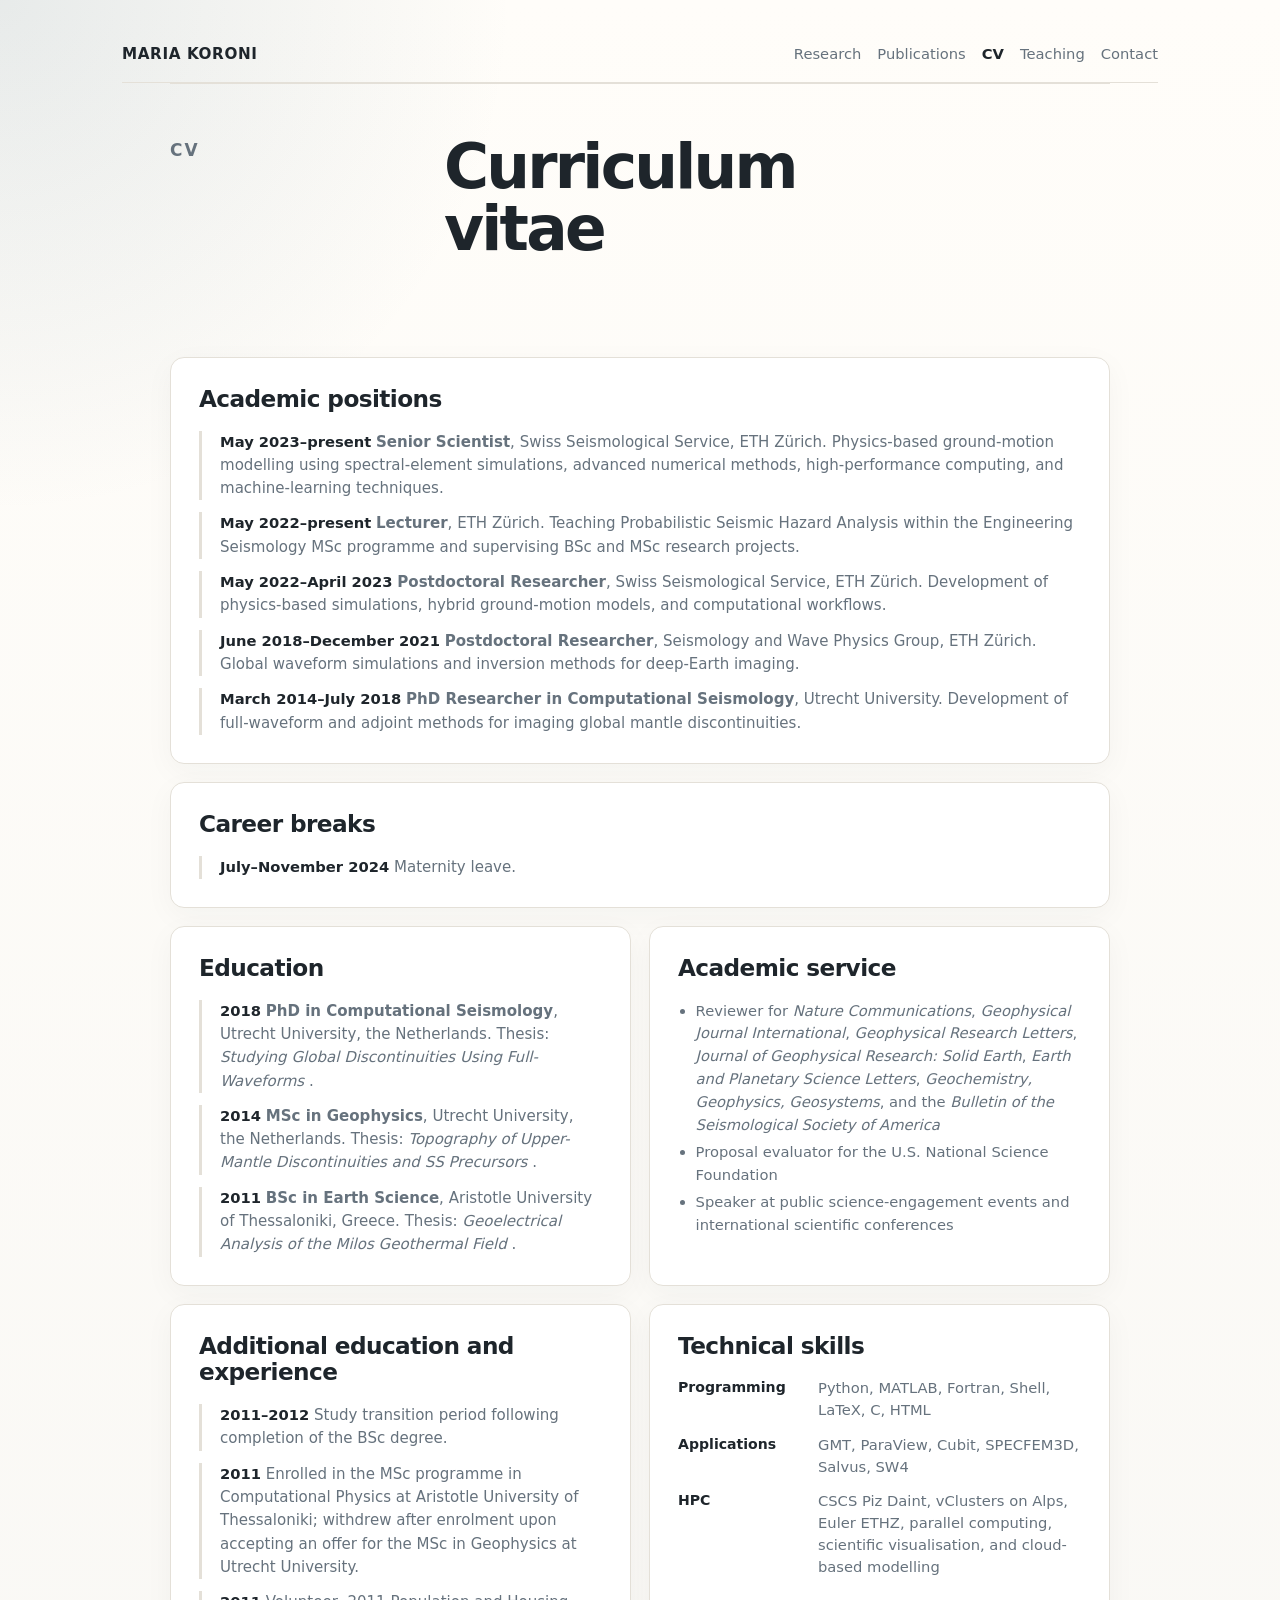
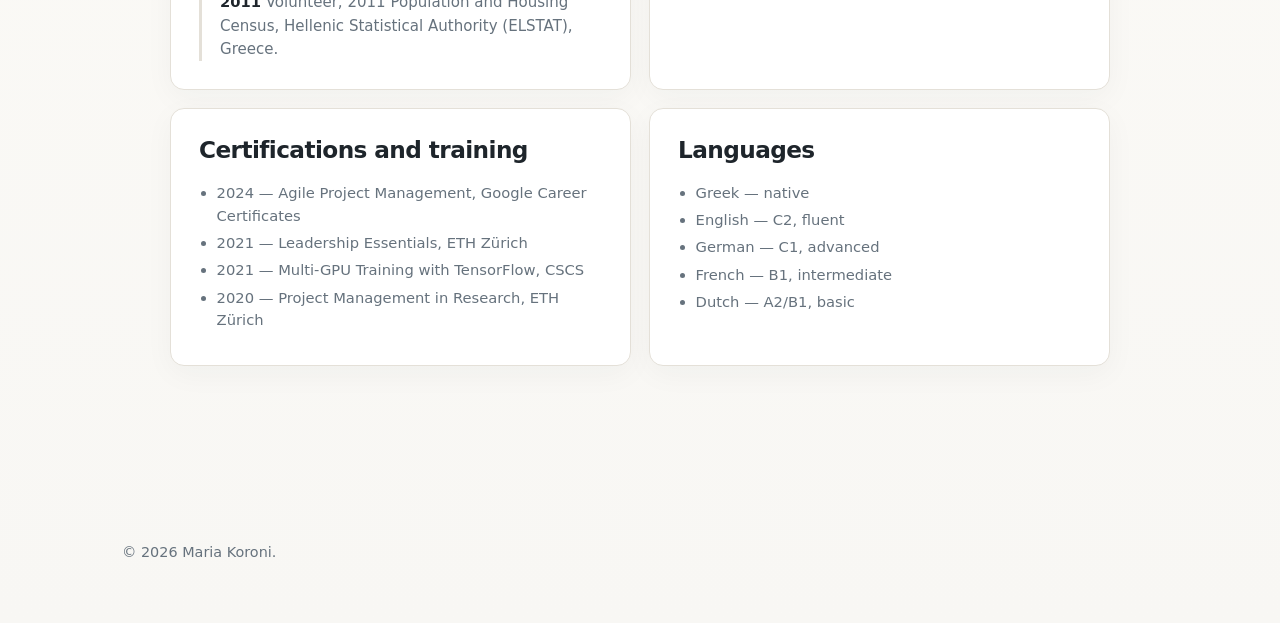
==== commit 030d2fa5: "Remove career break details from cv.html Removed planned career break entry from CV." ====
--- a/cv.html
+++ b/cv.html
@@ -156,12 +156,7 @@
               </span>
             </li>
 
-            <li>
-              <strong>January–April 2022</strong>
-
-              <span>
-                Planned career break involving independent travel in Asia and
-                development of German-language skills.
+            
               </span>
             </li>
 
--- a/assets/css/style.css
+++ b/assets/css/style.css
@@ -355,8 +355,6 @@
   h1 { max-width: none; }
 }
 
-
-
 /* =========================================================
    RESEARCH PAGE INTRODUCTION — SIMPLE, STABLE LAYOUT
    ========================================================= */
@@ -404,7 +402,6 @@
   grid-row: auto !important;
 }
 
-
 /* =========================================================
    PUBLICATIONS PAGE — MORE COMPACT SCALE
    ========================================================= */
@@ -518,6 +515,7 @@
     font-size: 1rem;
   }
 }
+
 @media (max-width: 700px) {
   .nav {
     align-items: flex-start;
@@ -531,3 +529,139 @@
   }
 }
 
+/* =========================================================
+   CV PAGE — MORE COMPACT TYPOGRAPHY
+   ========================================================= */
+
+.cv-page {
+  width: min(940px, calc(100% - 40px));
+  margin: 0 auto;
+  padding: 52px 0 84px;
+}
+
+.cv-page .section-head {
+  max-width: 760px;
+  margin-bottom: 44px;
+}
+
+.cv-page .section-head h1 {
+  max-width: 680px;
+  margin: 0 0 18px;
+  font-size: clamp(2.5rem, 4.8vw, 4.2rem);
+  line-height: 1.02;
+  letter-spacing: -0.045em;
+}
+
+.cv-page .section-head > p:not(.eyebrow) {
+  max-width: 640px;
+  margin: 0;
+  font-size: 0.98rem;
+  line-height: 1.65;
+  color: #53636d;
+}
+
+.cv-grid {
+  gap: 18px;
+}
+
+.cv-grid .card {
+  padding: 28px 28px;
+  border-radius: 14px;
+}
+
+.cv-grid .card h2,
+.cv-grid .card h3 {
+  margin: 0 0 18px;
+  font-size: 1.45rem;
+  line-height: 1.15;
+  letter-spacing: -0.025em;
+}
+
+.cv-grid .timeline {
+  gap: 12px;
+}
+
+.cv-grid .timeline li {
+  font-size: 0.94rem;
+  line-height: 1.55;
+}
+
+.cv-grid .timeline li strong {
+  font-size: 0.92rem;
+}
+
+.cv-grid .compact-list {
+  gap: 10px;
+}
+
+.cv-grid .compact-list li {
+  font-size: 0.92rem;
+  line-height: 1.55;
+}
+
+.cv-grid .skill-lines {
+  gap: 12px;
+}
+
+.cv-grid .skill-lines > div {
+  gap: 10px;
+  font-size: 0.92rem;
+  line-height: 1.5;
+}
+
+.cv-grid .skill-lines strong {
+  font-size: 0.88rem;
+}
+
+/* Tablet */
+
+@media (max-width: 800px) {
+  .cv-page {
+    width: min(100% - 32px, 940px);
+    padding-top: 44px;
+  }
+
+  .cv-page .section-head h1 {
+    font-size: clamp(2.3rem, 8vw, 3.4rem);
+  }
+
+  .cv-grid .card {
+    padding: 24px;
+  }
+}
+
+/* Phone */
+
+@media (max-width: 640px) {
+  .cv-page {
+    width: min(100% - 24px, 940px);
+  }
+
+  .cv-page .section-head {
+    margin-bottom: 34px;
+  }
+
+  .cv-page .section-head h1 {
+    font-size: clamp(2.1rem, 11vw, 3rem);
+  }
+
+  .cv-grid {
+    gap: 14px;
+  }
+
+  .cv-grid .card {
+    padding: 20px 18px;
+  }
+
+  .cv-grid .card h2,
+  .cv-grid .card h3 {
+    font-size: 1.25rem;
+    margin-bottom: 15px;
+  }
+
+  .cv-grid .timeline li,
+  .cv-grid .compact-list li,
+  .cv-grid .skill-lines > div {
+    font-size: 0.88rem;
+  }
+}
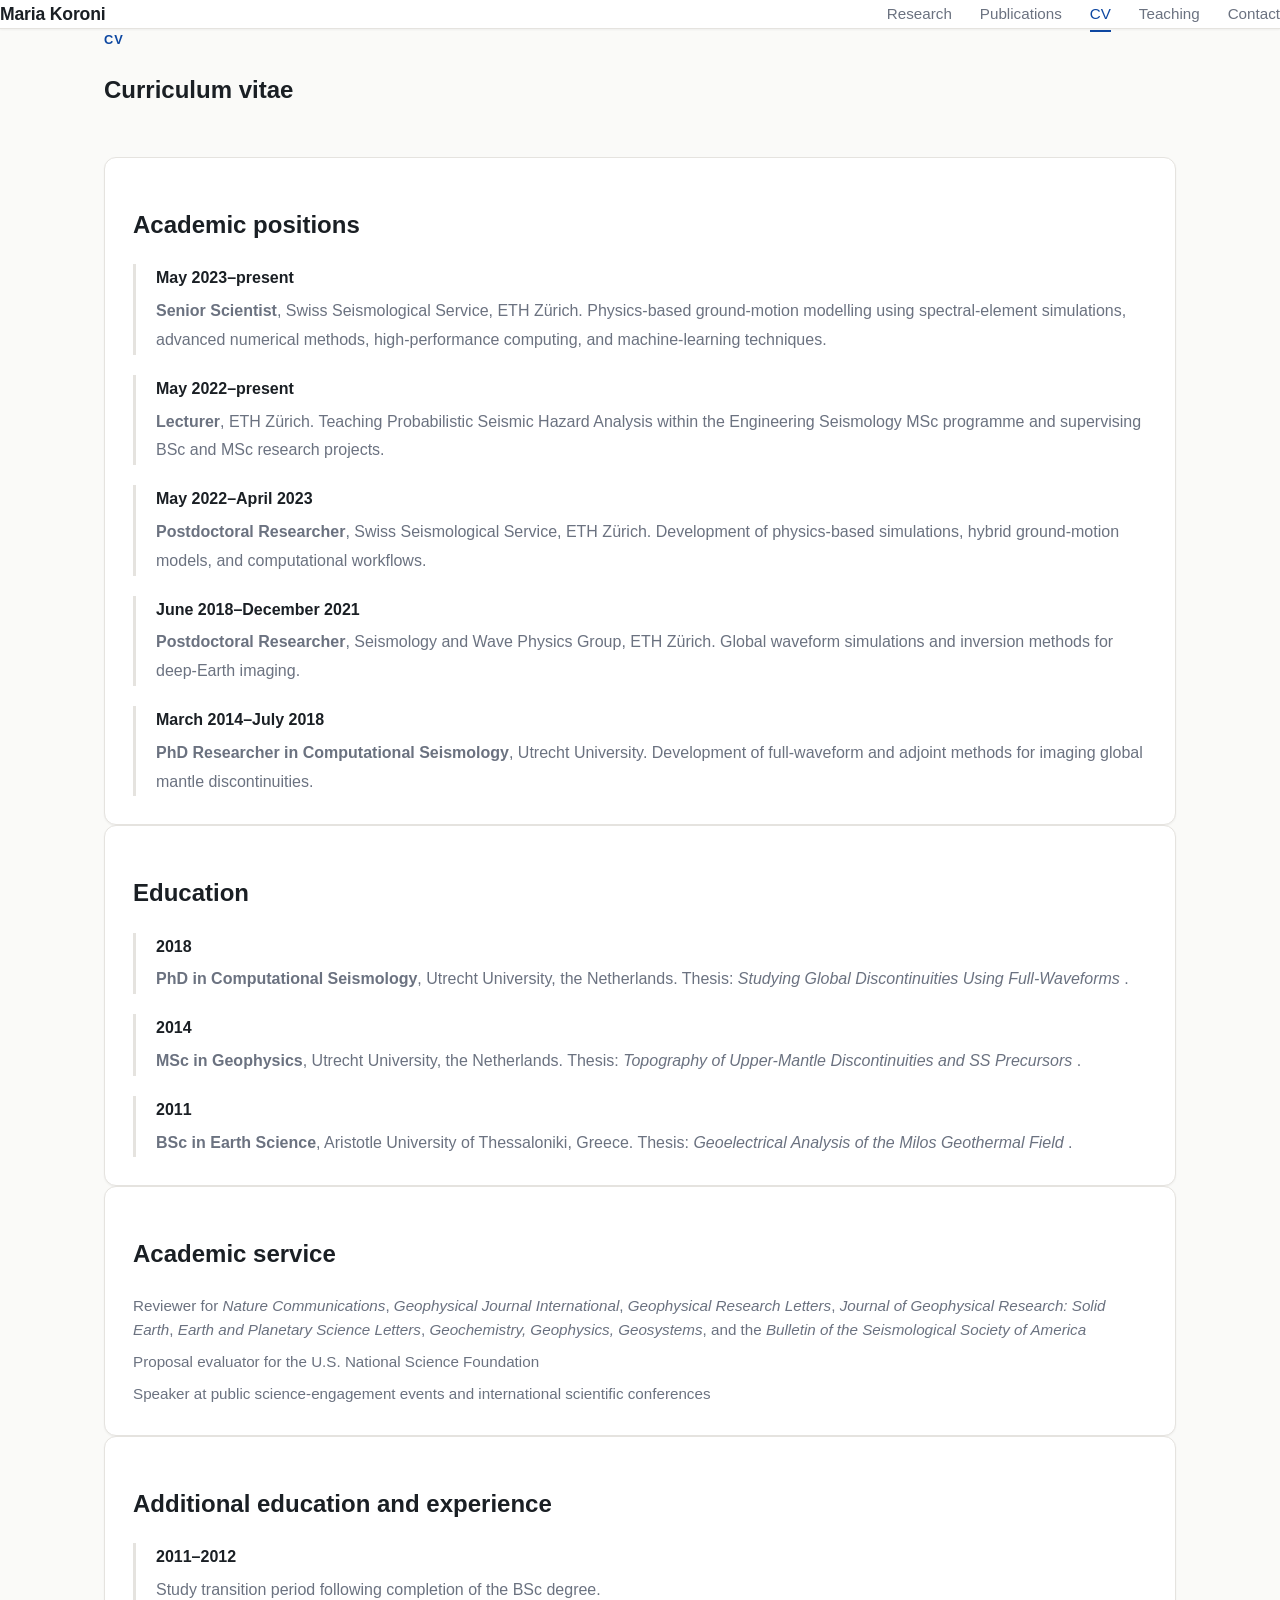
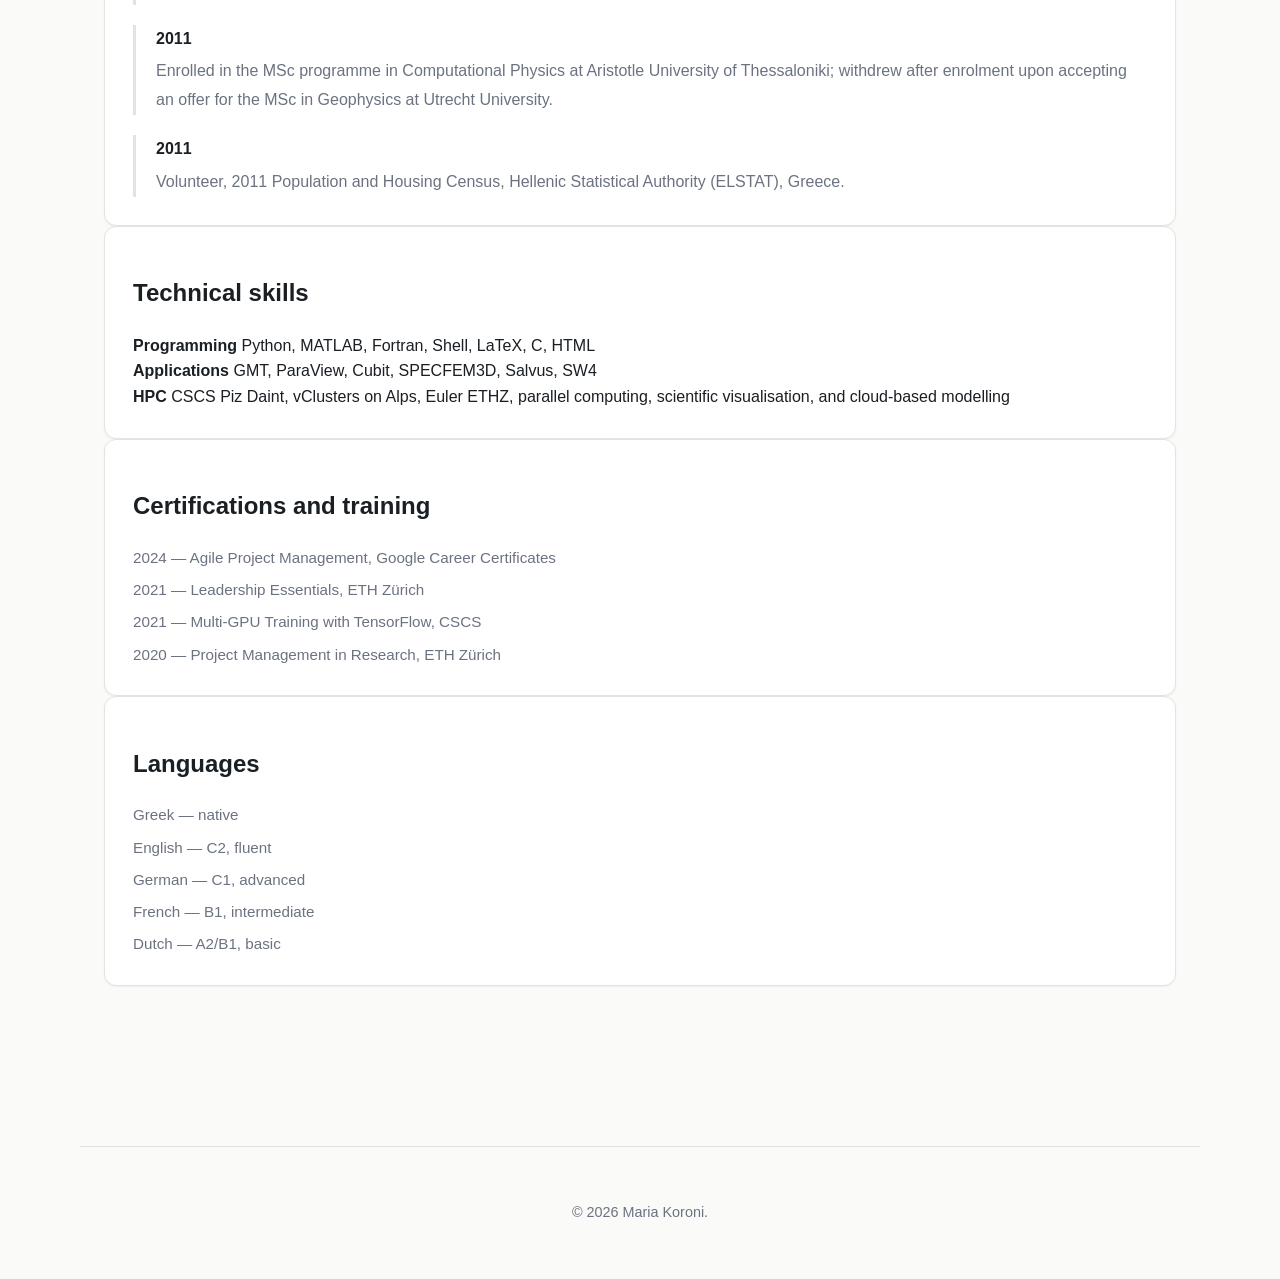
==== commit 545b652a: "Remove the career breaks section from CV and remove the mentorship approach section from students pa" ====
--- a/cv.html
+++ b/cv.html
@@ -1,84 +1,39 @@
 <!doctype html>
 <html lang="en">
-
 <head>
   <meta charset="utf-8" />
   <meta name="viewport" content="width=device-width, initial-scale=1" />
-
   <title>CV | Maria Koroni</title>
-
-  <meta
-    name="description"
-    content="Curriculum vitae"
-  />
-
+  <meta name="description" content="Curriculum vitae" />
   <link rel="stylesheet" href="assets/css/style.css" />
 </head>
-
 <body>
-
   <header class="site-header">
-
     <nav class="nav" aria-label="Main navigation">
-
-      <a class="brand" href="index.html">
-        Maria Koroni
-      </a>
-
+      <a class="brand" href="index.html">Maria Koroni</a>
       <div class="nav-links">
         <a href="research.html">Research</a>
         <a href="publications.html">Publications</a>
-
-        <a href="cv.html" class="active" aria-current="page">
-          CV
-        </a>
-
+        <a href="cv.html" class="active" aria-current="page">CV</a>
         <a href="teaching.html">Teaching</a>
         <a href="contact.html">Contact</a>
       </div>
-
     </nav>
-
   </header>
 
-
   <main>
-
     <section class="cv-page">
-
       <div class="section-head">
-
-        <p class="eyebrow">
-          CV
-        </p>
-
-        <h1>
-          Curriculum vitae
-        </h1>
-
-        <p>
-         
-        </p>
-
+        <p class="eyebrow">CV</p>
+        <h1>Curriculum vitae</h1>
       </div>
 
-
       <div class="cv-grid">
-
-
-        <!-- Academic positions -->
-
         <article class="card wide">
-
-          <h2>
-            Academic positions
-          </h2>
-
+          <h2>Academic positions</h2>
           <ul class="timeline">
-
             <li>
               <strong>May 2023–present</strong>
-
               <span>
                 <b>Senior Scientist</b>,
                 Swiss Seismological Service, ETH Zürich.
@@ -90,7 +45,6 @@
 
             <li>
               <strong>May 2022–present</strong>
-
               <span>
                 <b>Lecturer</b>,
                 ETH Zürich.
@@ -102,7 +56,6 @@
 
             <li>
               <strong>May 2022–April 2023</strong>
-
               <span>
                 <b>Postdoctoral Researcher</b>,
                 Swiss Seismological Service, ETH Zürich.
@@ -113,7 +66,6 @@
 
             <li>
               <strong>June 2018–December 2021</strong>
-
               <span>
                 <b>Postdoctoral Researcher</b>,
                 Seismology and Wave Physics Group, ETH Zürich.
@@ -124,7 +76,6 @@
 
             <li>
               <strong>March 2014–July 2018</strong>
-
               <span>
                 <b>PhD Researcher in Computational Seismology</b>,
                 Utrecht University.
@@ -132,52 +83,14 @@
                 global mantle discontinuities.
               </span>
             </li>
-
-          </ul>
-
-        </article>
-
-
-        <!-- Career breaks -->
-
-        <article class="card wide">
-
-          <h2>
-            Career breaks
-          </h2>
-
+          </ul>
+        </article>
+
+        <article class="card">
+          <h2>Education</h2>
           <ul class="timeline">
-
-            <li>
-              <strong>July–November 2024</strong>
-
-              <span>
-                Maternity leave.
-              </span>
-            </li>
-
-            
-              </span>
-            </li>
-
-          </ul>
-
-        </article>
-
-
-        <!-- Education -->
-
-        <article class="card">
-
-          <h2>
-            Education
-          </h2>
-
-          <ul class="timeline">
-
             <li>
               <strong>2018</strong>
-
               <span>
                 <b>PhD in Computational Seismology</b>,
                 Utrecht University, the Netherlands.
@@ -190,7 +103,6 @@
 
             <li>
               <strong>2014</strong>
-
               <span>
                 <b>MSc in Geophysics</b>,
                 Utrecht University, the Netherlands.
@@ -203,7 +115,6 @@
 
             <li>
               <strong>2011</strong>
-
               <span>
                 <b>BSc in Earth Science</b>,
                 Aristotle University of Thessaloniki, Greece.
@@ -213,22 +124,12 @@
                 </em>.
               </span>
             </li>
-
-          </ul>
-
-        </article>
-
-
-        <!-- Academic service -->
-
-        <article class="card">
-
-          <h2>
-            Academic service
-          </h2>
-
+          </ul>
+        </article>
+
+        <article class="card">
+          <h2>Academic service</h2>
           <ul class="compact-list">
-
             <li>
               Reviewer for
               <em>Nature Communications</em>,
@@ -249,33 +150,19 @@
               Speaker at public science-engagement events and international
               scientific conferences
             </li>
-
-          </ul>
-
-        </article>
-
-
-        <!-- Additional education and experience -->
-
-        <article class="card">
-
-          <h2>
-            Additional education and experience
-          </h2>
-
+          </ul>
+        </article>
+
+        <article class="card">
+          <h2>Additional education and experience</h2>
           <ul class="timeline">
-
             <li>
               <strong>2011–2012</strong>
-
-              <span>
-                Study transition period following completion of the BSc degree.
-              </span>
+              <span>Study transition period following completion of the BSc degree.</span>
             </li>
 
             <li>
               <strong>2011</strong>
-
               <span>
                 Enrolled in the MSc programme in Computational Physics at
                 Aristotle University of Thessaloniki; withdrew after enrolment
@@ -286,100 +173,48 @@
 
             <li>
               <strong>2011</strong>
-
               <span>
                 Volunteer, 2011 Population and Housing Census,
                 Hellenic Statistical Authority (ELSTAT), Greece.
               </span>
             </li>
-
-          </ul>
-
-        </article>
-
-
-        <!-- Technical skills -->
-
-        <article class="card">
-
-          <h2>
-            Technical skills
-          </h2>
-
+          </ul>
+        </article>
+
+        <article class="card">
+          <h2>Technical skills</h2>
           <div class="skill-lines">
-
             <div>
               <strong>Programming</strong>
-
-              <span>
-                Python, MATLAB, Fortran, Shell, LaTeX, C, HTML
-              </span>
+              <span>Python, MATLAB, Fortran, Shell, LaTeX, C, HTML</span>
             </div>
 
             <div>
               <strong>Applications</strong>
-
-              <span>
-                GMT, ParaView, Cubit, SPECFEM3D, Salvus, SW4
-              </span>
+              <span>GMT, ParaView, Cubit, SPECFEM3D, Salvus, SW4</span>
             </div>
 
             <div>
               <strong>HPC</strong>
-
-              <span>
-                CSCS Piz Daint, vClusters on Alps, Euler ETHZ,
-                parallel computing, scientific visualisation, and
-                cloud-based modelling
-              </span>
+              <span>CSCS Piz Daint, vClusters on Alps, Euler ETHZ,
+              parallel computing, scientific visualisation, and
+              cloud-based modelling</span>
             </div>
-
           </div>
-
-        </article>
-
-
-        <!-- Certifications -->
-
-        <article class="card">
-
-          <h2>
-            Certifications and training
-          </h2>
-
+        </article>
+
+        <article class="card">
+          <h2>Certifications and training</h2>
           <ul class="compact-list">
-            <li>
-              2024 — Agile Project Management,
-              Google Career Certificates
-            </li>
-
-            <li>
-              2021 — Leadership Essentials,
-              ETH Zürich
-            </li>
-
-            <li>
-              2021 — Multi-GPU Training with TensorFlow,
-              CSCS
-            </li>
-
-            <li>
-              2020 — Project Management in Research,
-              ETH Zürich
-            </li>
-          </ul>
-
-        </article>
-
-
-        <!-- Languages -->
-
-        <article class="card">
-
-          <h2>
-            Languages
-          </h2>
-
+            <li>2024 — Agile Project Management, Google Career Certificates</li>
+            <li>2021 — Leadership Essentials, ETH Zürich</li>
+            <li>2021 — Multi-GPU Training with TensorFlow, CSCS</li>
+            <li>2020 — Project Management in Research, ETH Zürich</li>
+          </ul>
+        </article>
+
+        <article class="card">
+          <h2>Languages</h2>
           <ul class="compact-list">
             <li>Greek — native</li>
             <li>English — C2, fluent</li>
@@ -387,33 +222,20 @@
             <li>French — B1, intermediate</li>
             <li>Dutch — A2/B1, basic</li>
           </ul>
-
-        </article>
-
+        </article>
       </div>
-
     </section>
-
   </main>
 
-
   <footer class="site-footer">
-
-    <p>
-      © <span id="year">2026</span> Maria Koroni.
-    </p>
-
+    <p>© <span id="year">2026</span> Maria Koroni.</p>
   </footer>
-
 
   <script>
     const yearElement = document.getElementById("year");
-
     if (yearElement) {
       yearElement.textContent = new Date().getFullYear();
     }
   </script>
-
 </body>
-
 </html>
--- a/assets/css/style.css
+++ b/assets/css/style.css
@@ -1,667 +1,686 @@
 :root {
-  --bg: #f8f7f4;
+  --bg: #fafaf8;
   --paper: #ffffff;
-  --ink: #1e252b;
-  --muted: #66727d;
-  --line: #e4e0d8;
-  --accent: #6d8b9b;
-  --accent-dark: #365867;
-  --soft: #eef3f4;
-  --max: 1080px;
-  --radius: 22px;
-  --shadow: 0 18px 55px rgba(35, 45, 50, 0.08);
+  --ink: #1a1f24;
+  --muted: #6b7280;
+  --line: #e5e3df;
+  --accent: #0d47a1;
+  --accent-light: #5c99e8;
+  --accent-dark: #0d3880;
+  --soft: #f3f4f6;
+  --success: #10b981;
+  --max: 1120px;
+  --radius: 12px;
+  --shadow-sm: 0 1px 2px rgba(0, 0, 0, 0.05);
+  --shadow: 0 4px 12px rgba(0, 0, 0, 0.08);
+  --shadow-lg: 0 12px 24px rgba(0, 0, 0, 0.12);
 }
 
 * { box-sizing: border-box; }
 html { scroll-behavior: smooth; }
 body {
   margin: 0;
-  font-family: Inter, ui-sans-serif, system-ui, -apple-system, BlinkMacSystemFont, "Segoe UI", sans-serif;
-  color: var(--ink);
-  background:
-    radial-gradient(circle at top left, rgba(109, 139, 155, 0.16), transparent 32rem),
-    linear-gradient(180deg, #fffdf9 0%, var(--bg) 100%);
-  line-height: 1.68;
-}
-
-a { color: var(--accent-dark); text-decoration-thickness: 0.08em; text-underline-offset: 0.18em; }
-a:hover { color: #1f4251; }
-img { max-width: 100%; display: block; }
+  font-family: -apple-system, BlinkMacSystemFont, 'Segoe UI', 'Inter', sans-serif;
+  color: var(--ink);
+  background: var(--bg);
+  line-height: 1.6;
+}
+
+a { color: var(--accent); text-decoration: none; transition: color 0.2s ease; }
+a:hover { color: var(--accent-dark); text-decoration: underline; }
+img, video, figure { max-width: 100%; display: block; }
 
 .site-header {
+  background: var(--paper);
+  border-bottom: 1px solid var(--line);
+  position: sticky;
+  top: 0;
+  z-index: 100;
+  box-shadow: var(--shadow-sm);
+}
+
+.site-header > div:first-child {
   max-width: var(--max);
   margin: 0 auto;
-  padding: 28px 22px 0;
+  padding: 16px 24px;
 }
 
 .nav {
   display: flex;
   justify-content: space-between;
   align-items: center;
-  gap: 18px;
-  padding: 14px 0;
-  border-bottom: 1px solid var(--line);
+  gap: 24px;
 }
 
 .brand {
-  font-weight: 750;
-  letter-spacing: 0.04em;
-  text-transform: uppercase;
-  font-size: 0.95rem;
+  font-weight: 700;
+  letter-spacing: -0.01em;
+  font-size: 1.1rem;
   text-decoration: none;
   color: var(--ink);
+  display: flex;
+  align-items: center;
 }
 
 .nav-links {
   display: flex;
-  gap: 16px;
+  gap: 28px;
   flex-wrap: wrap;
-  justify-content: flex-end;
-  font-size: 0.92rem;
+  font-size: 0.95rem;
+  font-weight: 500;
 }
 
 .nav-links a {
   color: var(--muted);
   text-decoration: none;
-}
-
-.nav-links a:hover { color: var(--ink); }
-.nav-links a.active { color: var(--ink); font-weight: 600; }
+  transition: color 0.2s ease;
+  position: relative;
+}
+
+.nav-links a:hover, .nav-links a.active { 
+  color: var(--accent);
+}
+
+.nav-links a.active::after {
+  content: '';
+  position: absolute;
+  bottom: -6px;
+  left: 0;
+  right: 0;
+  height: 2px;
+  background: var(--accent);
+}
 
 .hero {
   display: grid;
-  grid-template-columns: minmax(0, 1.25fr) minmax(280px, 0.75fr);
-  gap: 40px;
-  align-items: center;
-  padding: 76px 0 64px;
-}
-
-.eyebrow {
-  color: var(--accent-dark);
+  grid-template-columns: 1fr 360px;
+  gap: 48px;
+  align-items: start;
+  max-width: var(--max);
+  margin: 0 auto;
+  padding: 64px 24px;
+}
+
+.hero-content h1 {
+  font-size: clamp(2.5rem, 6vw, 3.8rem);
+  line-height: 1.1;
+  letter-spacing: -0.02em;
+  margin: 0 0 16px;
+}
+
+.hero-content .eyebrow {
+  color: var(--accent);
   font-weight: 700;
-  letter-spacing: 0.12em;
+  letter-spacing: 0.08em;
   text-transform: uppercase;
-  font-size: 0.78rem;
+  font-size: 0.8rem;
   margin: 0 0 12px;
 }
 
-h1, h2, h3 { line-height: 1.15; margin: 0; }
-h1 {
-  font-size: clamp(3rem, 8vw, 6.6rem);
-  letter-spacing: -0.065em;
-  max-width: 9ch;
-}
-
-.hero p.lede {
-  font-size: clamp(1.1rem, 2.4vw, 1.45rem);
-  color: var(--muted);
-  max-width: 680px;
-  margin: 24px 0 0;
+.hero-content .lede {
+  font-size: 1.15rem;
+  color: var(--muted);
+  line-height: 1.7;
+  margin: 0;
 }
 
 .hero-card {
-  background: rgba(255,255,255,0.78);
+  background: var(--paper);
   border: 1px solid var(--line);
+  border-radius: var(--radius);
+  padding: 28px;
   box-shadow: var(--shadow);
-  border-radius: var(--radius);
-  padding: 22px;
+  position: sticky;
+  top: 80px;
 }
 
 .portrait {
-  border-radius: calc(var(--radius) - 8px);
-  aspect-ratio: 4 / 5;
+  border-radius: calc(var(--radius) - 2px);
+  aspect-ratio: 3 / 4;
   object-fit: cover;
   background: var(--soft);
-  margin-bottom: 18px;
+  margin-bottom: 20px;
+  display: block;
 }
 
 .quick-facts {
   display: grid;
-  gap: 12px;
-  color: var(--muted);
-  font-size: 0.95rem;
-  margin: 0;
-}
-
-.quick-facts strong { color: var(--ink); display: block; }
+  gap: 16px;
+  color: var(--muted);
+  font-size: 0.92rem;
+  margin: 0;
+  list-style: none;
+  padding: 0;
+}
+
+.quick-facts li { margin: 0; }
+.quick-facts strong { color: var(--ink); display: block; font-weight: 600; margin-bottom: 4px; }
 
 main {
   max-width: var(--max);
   margin: 0 auto;
-  padding: 0 22px 56px;
+  padding: 0 24px 80px;
 }
 
 section {
-  padding: 58px 0;
-  border-top: 1px solid var(--line);
+  margin-bottom: 80px;
 }
 
 .section-head {
-  display: grid;
-  grid-template-columns: 240px minmax(0, 1fr);
-  gap: 34px;
-  align-items: start;
-  margin-bottom: 28px;
-}
-
-h2 {
-  font-size: clamp(1.9rem, 3vw, 2.7rem);
-  letter-spacing: -0.035em;
+  margin-bottom: 48px;
+}
+
+.section-head h2 {
+  font-size: clamp(2rem, 5vw, 2.8rem);
+  line-height: 1.15;
+  letter-spacing: -0.015em;
+  margin: 0 0 16px;
+}
+
+.section-head .eyebrow {
+  color: var(--accent);
+  font-weight: 700;
+  letter-spacing: 0.08em;
+  text-transform: uppercase;
+  font-size: 0.8rem;
+  margin: 0 0 12px;
 }
 
 .section-head p {
   margin: 0;
   color: var(--muted);
-  font-size: 1.06rem;
-  max-width: 730px;
+  font-size: 1.05rem;
+  line-height: 1.7;
+  max-width: 800px;
 }
 
 .grid {
   display: grid;
   grid-template-columns: repeat(3, 1fr);
-  gap: 18px;
+  gap: 24px;
 }
 
 .card {
   background: var(--paper);
   border: 1px solid var(--line);
   border-radius: var(--radius);
-  padding: 24px;
-  box-shadow: 0 8px 30px rgba(35, 45, 50, 0.04);
-}
-
-.card h3 { font-size: 1.12rem; margin-bottom: 8px; }
+  padding: 28px;
+  box-shadow: var(--shadow-sm);
+  transition: all 0.3s ease;
+}
+
+.card:hover {
+  box-shadow: var(--shadow);
+  transform: translateY(-2px);
+}
+
+.card h3 { 
+  font-size: 1.2rem; 
+  margin: 0 0 12px; 
+  color: var(--ink);
+}
+
 .card p { margin: 0; color: var(--muted); }
 
-.feature-image {
-  margin-top: 28px;
-  border-radius: var(--radius);
-  overflow: hidden;
-  border: 1px solid var(--line);
-  background: var(--paper);
-  box-shadow: var(--shadow);
-}
-
-.feature-image img { width: 100%; max-height: 560px; object-fit: cover; }
-
+/* Research accordion */
 .research-accordion {
   display: grid;
-  gap: 12px;
-  margin: 0;
+  gap: 16px;
 }
 
 .research-item {
   background: var(--paper);
   border: 1px solid var(--line);
   border-radius: var(--radius);
-  box-shadow: 0 8px 30px rgba(35, 45, 50, 0.04);
+  box-shadow: var(--shadow-sm);
+  overflow: hidden;
 }
 
 .research-item[open] {
-  box-shadow: 0 12px 40px rgba(35, 45, 50, 0.08);
+  box-shadow: var(--shadow);
 }
 
 .research-title {
   list-style: none;
-  padding: 20px 24px;
+  padding: 24px;
   cursor: pointer;
   display: flex;
   align-items: center;
-  gap: 14px;
+  gap: 16px;
   user-select: none;
+  font-weight: 600;
+  transition: background 0.2s ease;
 }
 
 .research-title:hover {
-  background: rgba(109, 139, 155, 0.05);
+  background: var(--soft);
 }
 
 .research-icon {
   display: flex;
   align-items: center;
   justify-content: center;
-  width: 20px;
-  height: 20px;
-  color: var(--accent-dark);
+  width: 24px;
+  height: 24px;
+  color: var(--accent);
   font-weight: bold;
   font-size: 1.2rem;
   flex-shrink: 0;
 }
 
-.research-title h3 {
-  font-size: 1.12rem;
+.research-title h2 {
+  font-size: 1.15rem;
   margin: 0;
   color: var(--ink);
 }
 
 .research-content {
-  padding: 0 24px 20px;
+  padding: 0 24px 28px;
   color: var(--muted);
   border-top: 1px solid var(--line);
 }
 
 .research-content p {
-  margin: 0 0 12px;
+  margin: 0 0 16px;
+  line-height: 1.8;
 }
 
 .research-content p:last-child {
   margin-bottom: 0;
 }
 
-.publication-list {
-  display: grid;
-  gap: 16px;
+.research-figure {
+  margin: 28px 0;
+  border-radius: var(--radius);
+  overflow: hidden;
+  border: 1px solid var(--line);
+  background: var(--soft);
+}
+
+.research-figure img,
+.research-figure video {
+  width: 100%;
+  height: auto;
+  display: block;
+}
+
+.research-figure figcaption {
+  padding: 16px;
+  font-size: 0.9rem;
+  color: var(--muted);
+  background: var(--paper);
+  border-top: 1px solid var(--line);
+  line-height: 1.6;
+}
+
+.related-work {
+  margin-top: 28px;
+  padding-top: 28px;
+  border-top: 1px solid var(--line);
+}
+
+.related-work h3 {
+  font-size: 1rem;
+  margin: 0 0 16px;
+  color: var(--ink);
+}
+
+.reference-list {
+  list-style: none;
   margin: 0;
   padding: 0;
-  list-style: none;
-}
-
-.publication-list li {
+  display: grid;
+  gap: 12px;
+}
+
+.reference-list li {
+  font-size: 0.9rem;
+  line-height: 1.7;
+  color: var(--muted);
+}
+
+.reference-list strong {
+  color: var(--ink);
+  font-weight: 600;
+}
+
+.reference-list em {
+  color: var(--accent-dark);
+}
+
+.reference-list a {
+  display: inline-block;
+  margin-left: 8px;
+  font-weight: 500;
+}
+
+/* Students and projects */
+.students-grid {
+  display: grid;
+  grid-template-columns: repeat(auto-fit, minmax(320px, 1fr));
+  gap: 24px;
+}
+
+.student-card {
   background: var(--paper);
   border: 1px solid var(--line);
-  border-radius: 18px;
-  padding: 18px 20px;
-}
-
-.publication-list strong { font-weight: 750; }
-.publication-list em { color: #35464e; }
-.meta { color: var(--muted); font-size: 0.94rem; }
-
-.cv-grid {
-  display: grid;
-  grid-template-columns: 1fr 1fr;
-  gap: 18px;
+  border-radius: var(--radius);
+  padding: 28px;
+  box-shadow: var(--shadow-sm);
+  transition: all 0.3s ease;
+}
+
+.student-card:hover {
+  box-shadow: var(--shadow);
+  transform: translateY(-2px);
+}
+
+.student-card .degree {
+  font-size: 0.8rem;
+  font-weight: 700;
+  letter-spacing: 0.08em;
+  text-transform: uppercase;
+  color: var(--accent);
+  margin-bottom: 8px;
+}
+
+.student-card h3 {
+  font-size: 1.15rem;
+  margin: 0 0 8px;
+  color: var(--ink);
+}
+
+.student-card .year {
+  font-size: 0.9rem;
+  color: var(--muted);
+  margin-bottom: 12px;
+}
+
+.student-card .thesis-title {
+  font-style: italic;
+  color: var(--muted);
+  line-height: 1.6;
+  font-size: 0.95rem;
+}
+
+.student-card .status {
+  display: inline-block;
+  margin-top: 12px;
+  padding: 4px 12px;
+  background: var(--soft);
+  border-radius: 999px;
+  font-size: 0.8rem;
+  color: var(--muted);
+  font-weight: 500;
+}
+
+.student-card .status.ongoing {
+  background: rgba(16, 185, 129, 0.1);
+  color: var(--success);
+}
+
+/* Publications */
+.publication-year {
+  margin-bottom: 56px;
+}
+
+.publication-year h2 {
+  font-size: 1.4rem;
+  margin: 0 0 24px;
+  color: var(--ink);
+  padding-bottom: 12px;
+  border-bottom: 2px solid var(--accent);
+}
+
+.publication-list {
+  display: grid;
+  gap: 20px;
+  list-style: none;
+  margin: 0;
+  padding: 0;
+}
+
+.publication-entry {
+  background: var(--paper);
+  border: 1px solid var(--line);
+  border-radius: var(--radius);
+  padding: 24px;
+  box-shadow: var(--shadow-sm);
+  transition: all 0.3s ease;
+}
+
+.publication-entry:hover {
+  box-shadow: var(--shadow);
+}
+
+.publication-type {
+  display: inline-block;
+  font-size: 0.75rem;
+  font-weight: 700;
+  letter-spacing: 0.08em;
+  text-transform: uppercase;
+  color: var(--accent);
+  margin-bottom: 8px;
+  padding: 4px 8px;
+  background: rgba(13, 71, 161, 0.08);
+  border-radius: 4px;
+}
+
+.publication-authors {
+  font-size: 0.9rem;
+  color: var(--muted);
+  margin: 8px 0;
+  line-height: 1.6;
+}
+
+.publication-entry h3 {
+  font-size: 1.1rem;
+  line-height: 1.5;
+  margin: 12px 0;
+  color: var(--ink);
+}
+
+.publication-journal {
+  font-size: 0.9rem;
+  color: var(--muted);
+  line-height: 1.6;
+  margin: 8px 0;
+}
+
+.publication-links {
+  margin-top: 12px;
+  display: flex;
+  gap: 12px;
+  flex-wrap: wrap;
+}
+
+.publication-links a {
+  font-size: 0.85rem;
+  font-weight: 600;
+}
+
+/* CV & Teaching */
+.cv-section {
+  margin-bottom: 48px;
+}
+
+.cv-section h3 {
+  font-size: 1.25rem;
+  margin: 0 0 24px;
+  color: var(--ink);
+  border-bottom: 2px solid var(--accent);
+  padding-bottom: 12px;
 }
 
 .timeline {
-  margin: 12px 0 0;
+  list-style: none;
+  margin: 0;
+  padding: 0;
+  display: grid;
+  gap: 20px;
+}
+
+.timeline li {
   padding-left: 0;
+  border-left: 3px solid var(--line);
+  padding-left: 20px;
+  color: var(--muted);
+  line-height: 1.8;
+}
+
+.timeline strong {
+  color: var(--ink);
+  font-weight: 600;
+  display: block;
+  margin-bottom: 4px;
+}
+
+.compact-list {
   list-style: none;
-  display: grid;
-  gap: 12px;
-}
-
-.timeline li {
-  padding-left: 18px;
-  border-left: 3px solid var(--line);
-  color: var(--muted);
-}
-.timeline strong { color: var(--ink); }
-
-.card.wide { grid-column: 1 / -1; }
-.compact-list {
-  margin: 12px 0 0;
-  padding-left: 1.1rem;
-  color: var(--muted);
-}
-.compact-list li { margin: 0.28rem 0; }
-.skill-lines {
-  display: grid;
-  gap: 10px;
-  margin-top: 12px;
-  color: var(--muted);
-}
-.skill-lines div {
-  display: grid;
-  grid-template-columns: 130px 1fr;
-  gap: 12px;
-}
-.skill-lines strong { color: var(--ink); }
-
+  margin: 0;
+  padding: 0;
+  display: grid;
+  gap: 8px;
+}
+
+.compact-list li {
+  color: var(--muted);
+  font-size: 0.95rem;
+}
+
+/* Contact box */
 .contact-box {
-  background: var(--ink);
+  background: linear-gradient(135deg, var(--accent) 0%, var(--accent-dark) 100%);
   color: #fff;
   border-radius: var(--radius);
-  padding: 34px;
+  padding: 48px;
   display: grid;
   grid-template-columns: 1fr auto;
-  gap: 24px;
+  gap: 32px;
   align-items: center;
-}
-
-.contact-box p { margin: 10px 0 0; color: rgba(255,255,255,0.76); }
+  box-shadow: var(--shadow-lg);
+}
+
+.contact-box h2 {
+  font-size: 1.8rem;
+  margin: 0 0 16px;
+  color: #fff;
+}
+
+.contact-box p {
+  margin: 0 0 16px;
+  color: rgba(255, 255, 255, 0.9);
+  line-height: 1.7;
+}
+
+.socials {
+  display: flex;
+  gap: 16px;
+  flex-wrap: wrap;
+  margin-top: 16px;
+}
+
+.socials a {
+  display: inline-block;
+  padding: 8px 16px;
+  background: rgba(255, 255, 255, 0.2);
+  color: #fff;
+  border-radius: 999px;
+  font-size: 0.9rem;
+  font-weight: 500;
+  transition: background 0.2s ease;
+}
+
+.socials a:hover {
+  background: rgba(255, 255, 255, 0.3);
+  text-decoration: none;
+}
+
 .button {
   display: inline-flex;
   align-items: center;
   justify-content: center;
   min-height: 48px;
-  padding: 0 20px;
+  padding: 0 24px;
   border-radius: 999px;
   background: #fff;
-  color: var(--ink);
+  color: var(--accent);
   text-decoration: none;
   font-weight: 700;
   white-space: nowrap;
-}
-
-.socials {
-  display: flex;
-  gap: 14px;
-  flex-wrap: wrap;
-  margin-top: 18px;
+  transition: all 0.2s ease;
+}
+
+.button:hover {
+  transform: translateY(-2px);
+  box-shadow: 0 8px 16px rgba(0, 0, 0, 0.15);
+  text-decoration: none;
 }
 
 footer {
   max-width: var(--max);
   margin: 0 auto;
-  padding: 20px 22px 44px;
+  padding: 40px 24px;
   color: var(--muted);
   font-size: 0.9rem;
-}
-
-@media (max-width: 820px) {
-  .hero, .section-head, .cv-grid, .contact-box { grid-template-columns: 1fr; }
-  .grid { grid-template-columns: 1fr; }
-  .nav { align-items: flex-start; flex-direction: column; }
-  h1 { max-width: none; }
-}
-
-/* =========================================================
-   RESEARCH PAGE INTRODUCTION — SIMPLE, STABLE LAYOUT
-   ========================================================= */
-
-.research-page .section-head {
-  display: block;
-  max-width: 880px;
-  margin: 0 0 54px;
-}
-
-.research-page .eyebrow {
-  display: block;
-  margin: 0 0 20px;
-  font-size: 0.78rem;
-  font-weight: 700;
-  line-height: 1;
-  letter-spacing: 0.15em;
-  text-transform: uppercase;
-  color: #65747d;
-}
-
-.research-page .section-head h1 {
-  display: block;
-  width: 100%;
-  max-width: 820px;
-  margin: 0 0 30px;
-  font-size: clamp(3rem, 6vw, 5.2rem);
-  line-height: 1.02;
-  letter-spacing: -0.055em;
-}
-
-.research-page .research-intro {
-  display: block;
-  width: 100%;
-  max-width: 760px;
-  margin: 0 0 16px;
-  font-size: 1.05rem;
-  line-height: 1.75;
-  color: #53636d;
-}
-
-/* Cancel any old grid positioning inherited from earlier CSS */
-.research-page .section-head > * {
-  grid-column: auto !important;
-  grid-row: auto !important;
-}
-
-/* =========================================================
-   PUBLICATIONS PAGE — MORE COMPACT SCALE
-   ========================================================= */
-
-.publications-page {
-  width: min(920px, calc(100% - 40px));
-  padding: 52px 0 84px;
-}
-
-.publications-page .section-head {
-  max-width: 760px;
-  margin-bottom: 46px;
-}
-
-.publications-page .section-head h1 {
-  max-width: 680px;
-  margin: 0 0 22px;
-  font-size: clamp(2.5rem, 4.8vw, 4.2rem);
-  line-height: 1.02;
-  letter-spacing: -0.045em;
-}
-
-.publications-page .page-intro {
-  max-width: 620px;
-  font-size: 0.98rem;
-  line-height: 1.65;
-}
-
-.publication-profile-links {
-  gap: 10px 18px;
-  margin-top: 18px;
-  font-size: 0.92rem;
-}
-
-.publication-years {
-  gap: 48px;
-}
-
-.publication-year {
-  grid-template-columns: 80px minmax(0, 1fr);
-  gap: 24px;
-}
-
-.publication-year > h2 {
-  top: 88px;
-  font-size: 1.15rem;
-  line-height: 1;
-}
-
-.publication-list {
-  gap: 18px;
-}
-
-.publication-entry {
-  padding-bottom: 20px;
-}
-
-.publication-type {
-  margin-bottom: 7px;
-  font-size: 0.66rem;
-}
-
-.publication-authors {
-  margin-bottom: 6px;
-  font-size: 0.88rem;
-  line-height: 1.5;
-}
-
-.publication-entry h3 {
-  max-width: 720px;
-  margin-bottom: 6px;
-  font-size: 1.05rem;
-  line-height: 1.32;
-  letter-spacing: -0.01em;
-}
-
-.publication-journal {
-  font-size: 0.9rem;
-  line-height: 1.55;
-}
-
-.publication-links {
-  margin-top: 8px;
-}
-
-.publication-links a {
-  font-size: 0.82rem;
-}
-
-@media (max-width: 700px) {
-  .publications-page {
-    width: min(100% - 28px, 920px);
-    padding-top: 40px;
-  }
-
-  .publications-page .section-head h1 {
-    font-size: clamp(2.3rem, 11vw, 3.4rem);
-  }
-
-  .publication-year {
+  border-top: 1px solid var(--line);
+  text-align: center;
+}
+
+/* Responsive */
+@media (max-width: 960px) {
+  .hero {
     grid-template-columns: 1fr;
-    gap: 14px;
-  }
-
-  .publication-year > h2 {
-    font-size: 1.1rem;
-    padding-bottom: 10px;
-  }
-
-  .publication-entry h3 {
-    font-size: 1rem;
-  }
-}
-
-@media (max-width: 700px) {
+    gap: 32px;
+  }
+
+  .hero-card {
+    position: relative;
+    top: 0;
+  }
+
+  .grid {
+    grid-template-columns: repeat(2, 1fr);
+  }
+
+  .contact-box {
+    grid-template-columns: 1fr;
+    text-align: center;
+  }
+
+  .nav-links {
+    gap: 16px;
+  }
+}
+
+@media (max-width: 640px) {
+  .hero-content h1 {
+    font-size: 2rem;
+  }
+
+  .grid,
+  .students-grid {
+    grid-template-columns: 1fr;
+  }
+
   .nav {
+    flex-direction: column;
     align-items: flex-start;
-    gap: 14px;
+    gap: 12px;
   }
 
   .nav-links {
-    display: flex;
-    flex-wrap: wrap;
-    gap: 10px 16px;
-  }
-}
-
-/* =========================================================
-   CV PAGE — MORE COMPACT TYPOGRAPHY
-   ========================================================= */
-
-.cv-page {
-  width: min(940px, calc(100% - 40px));
-  margin: 0 auto;
-  padding: 52px 0 84px;
-}
-
-.cv-page .section-head {
-  max-width: 760px;
-  margin-bottom: 44px;
-}
-
-.cv-page .section-head h1 {
-  max-width: 680px;
-  margin: 0 0 18px;
-  font-size: clamp(2.5rem, 4.8vw, 4.2rem);
-  line-height: 1.02;
-  letter-spacing: -0.045em;
-}
-
-.cv-page .section-head > p:not(.eyebrow) {
-  max-width: 640px;
-  margin: 0;
-  font-size: 0.98rem;
-  line-height: 1.65;
-  color: #53636d;
-}
-
-.cv-grid {
-  gap: 18px;
-}
-
-.cv-grid .card {
-  padding: 28px 28px;
-  border-radius: 14px;
-}
-
-.cv-grid .card h2,
-.cv-grid .card h3 {
-  margin: 0 0 18px;
-  font-size: 1.45rem;
-  line-height: 1.15;
-  letter-spacing: -0.025em;
-}
-
-.cv-grid .timeline {
-  gap: 12px;
-}
-
-.cv-grid .timeline li {
-  font-size: 0.94rem;
-  line-height: 1.55;
-}
-
-.cv-grid .timeline li strong {
-  font-size: 0.92rem;
-}
-
-.cv-grid .compact-list {
-  gap: 10px;
-}
-
-.cv-grid .compact-list li {
-  font-size: 0.92rem;
-  line-height: 1.55;
-}
-
-.cv-grid .skill-lines {
-  gap: 12px;
-}
-
-.cv-grid .skill-lines > div {
-  gap: 10px;
-  font-size: 0.92rem;
-  line-height: 1.5;
-}
-
-.cv-grid .skill-lines strong {
-  font-size: 0.88rem;
-}
-
-/* Tablet */
-
-@media (max-width: 800px) {
-  .cv-page {
-    width: min(100% - 32px, 940px);
-    padding-top: 44px;
-  }
-
-  .cv-page .section-head h1 {
-    font-size: clamp(2.3rem, 8vw, 3.4rem);
-  }
-
-  .cv-grid .card {
-    padding: 24px;
-  }
-}
-
-/* Phone */
-
-@media (max-width: 640px) {
-  .cv-page {
-    width: min(100% - 24px, 940px);
-  }
-
-  .cv-page .section-head {
-    margin-bottom: 34px;
-  }
-
-  .cv-page .section-head h1 {
-    font-size: clamp(2.1rem, 11vw, 3rem);
-  }
-
-  .cv-grid {
-    gap: 14px;
-  }
-
-  .cv-grid .card {
-    padding: 20px 18px;
-  }
-
-  .cv-grid .card h2,
-  .cv-grid .card h3 {
-    font-size: 1.25rem;
-    margin-bottom: 15px;
-  }
-
-  .cv-grid .timeline li,
-  .cv-grid .compact-list li,
-  .cv-grid .skill-lines > div {
-    font-size: 0.88rem;
-  }
-}
+    flex-direction: column;
+    gap: 8px;
+  }
+
+  .section-head h2 {
+    font-size: 1.6rem;
+  }
+
+  .card,
+  .student-card,
+  .publication-entry {
+    padding: 20px;
+  }
+}
